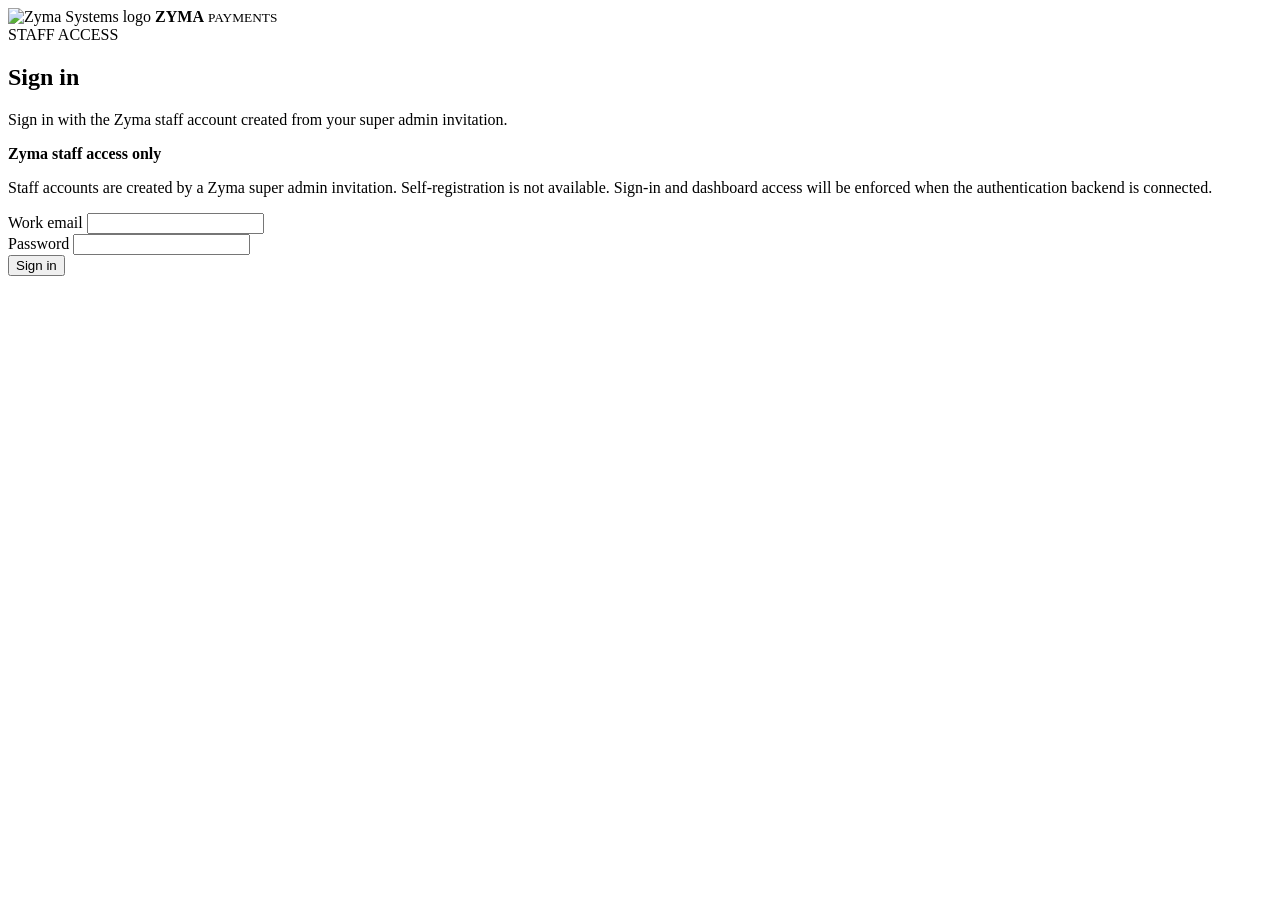
==== index.html @ 6b05987a "Add files via upload" ====
<!DOCTYPE html>
<html lang="en">
<head>
    <meta charset="UTF-8">
    <meta name="viewport" content="width=device-width, initial-scale=1.0">
    <title>Staff Sign In — Zyma Pay</title>
    <link rel="stylesheet" href="css/style.css">
</head>
<body class="auth-page">
    <main class="auth-page-shell">
        <div class="auth-brand" aria-label="Zyma Pay">
            <span class="brand-mark"><img src="images/5.png" alt="Zyma Systems logo"></span>
            <span class="brand-copy">
                <strong>ZYMA</strong>
                <small>PAYMENTS</small>
            </span>
        </div>

        <section class="form-panel auth-panel">
            <div class="page-heading compact">
                <div>
                    <span class="eyebrow">STAFF ACCESS</span>
                    <h1>Sign in</h1>
                    <p>Sign in with the Zyma staff account created from your super admin invitation.</p>
                </div>
            </div>

            <div class="auth-prototype-notice" role="status">
                <strong>Zyma staff access only</strong>
                <p>
                    Staff accounts are created by a Zyma super admin invitation. Self-registration
                    is not available. Sign-in and dashboard access will be enforced when the
                    authentication backend is connected.
                </p>
            </div>

            <form id="loginForm">
                <div class="field">
                    <label for="loginEmail">Work email</label>
                    <input type="email" id="loginEmail" autocomplete="username" required>
                </div>

                <div class="field">
                    <label for="loginPassword">Password</label>
                    <input type="password" id="loginPassword" autocomplete="current-password" required>
                </div>

                <button class="primary-button auth-submit" type="submit">Sign in</button>
                <p class="auth-form-message" id="loginMessage" aria-live="polite"></p>
            </form>
        </section>
    </main>

    <script src="js/config.js"></script>
    <script src="js/api.js"></script>
    <script src="js/auth.js"></script>
</body>
</html>
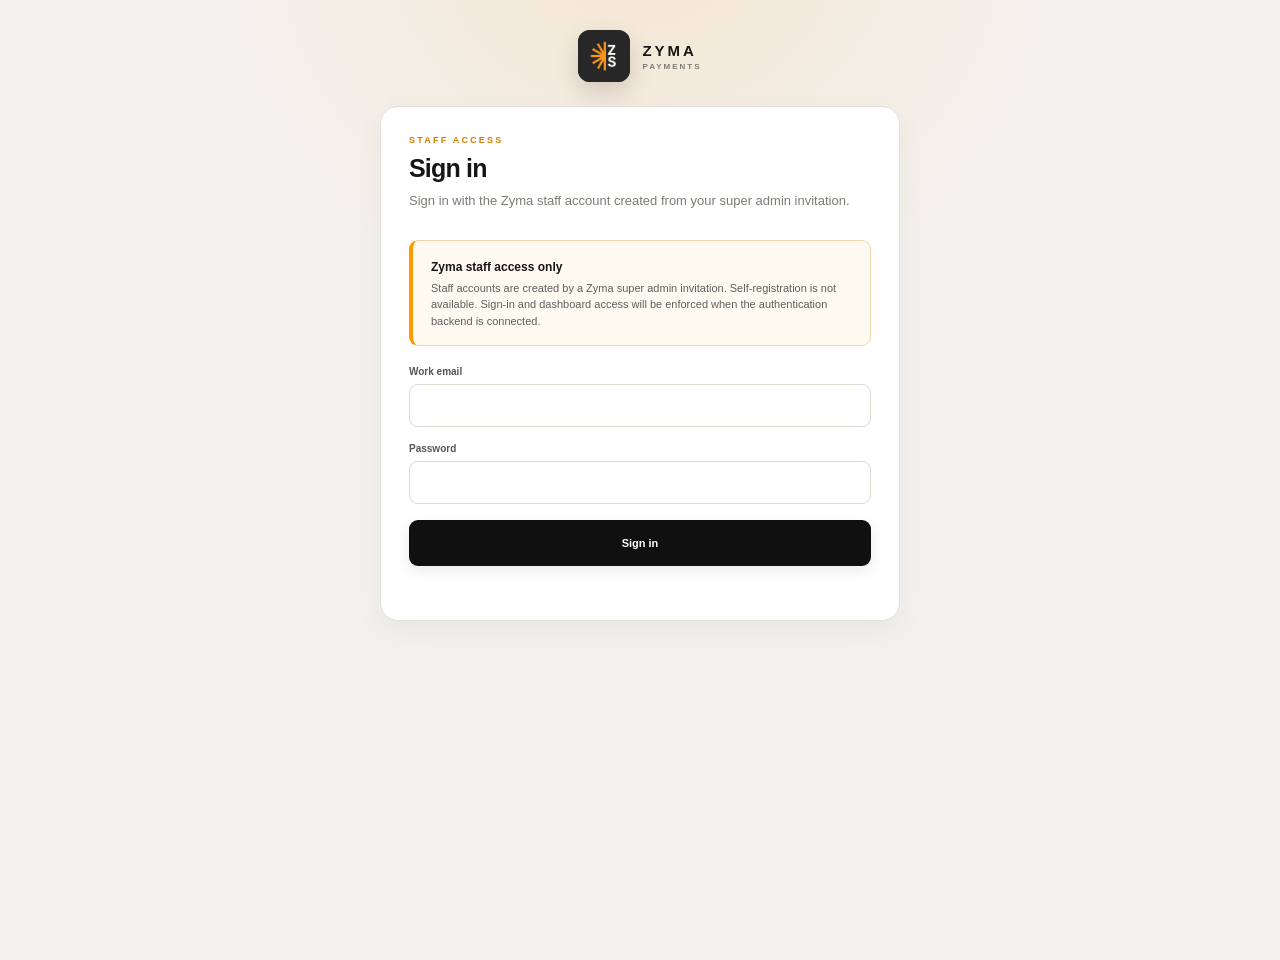
==== commit 8d87848e: "fixed the issue with backend" ====
--- a/index.html
+++ b/index.html
@@ -51,8 +51,8 @@
         </section>
     </main>
 
-    <script src="js/config.js"></script>
-    <script src="js/api.js"></script>
-    <script src="js/auth.js"></script>
+    <script src="js/config.js?v=20261008-2"></script>
+    <script src="js/api.js?v=20261008-2"></script>
+    <script src="js/auth.js?v=20261008-2"></script>
 </body>
 </html>
--- a/css/style.css
+++ b/css/style.css
@@ -0,0 +1,4163 @@
+:root {
+    --black: #0b0b0b;
+    --black-soft: #111111;
+    --black-panel: #151515;
+
+    --orange: #f59b00;
+    --orange-dark: #d98600;
+    --orange-soft: #fff5e2;
+
+    --white: #ffffff;
+    --off-white: #f5f3ef;
+
+    --text: #181818;
+    --muted: #888888;
+    --muted-dark: #5f5f5f;
+
+    --border: #e7e3dc;
+    --border-dark: #272727;
+
+    --green: #258044;
+    --green-soft: #eaf7ed;
+
+    --warning: #a56700;
+    --warning-soft: #fff4dc;
+
+    --sidebar-width: 250px;
+
+    --radius: 14px;
+
+    --shadow:
+        0 12px 35px rgba(0, 0, 0, 0.06);
+}
+
+
+/* =========================================================
+   RESET
+========================================================= */
+
+* {
+    box-sizing: border-box;
+}
+
+html {
+    scroll-behavior: smooth;
+}
+
+body {
+    margin: 0;
+    background: var(--off-white);
+    color: var(--text);
+
+    font-family:
+        Inter,
+        -apple-system,
+        BlinkMacSystemFont,
+        "Segoe UI",
+        Arial,
+        sans-serif;
+
+    -webkit-font-smoothing: antialiased;
+}
+
+button,
+input,
+select {
+    font: inherit;
+}
+
+button {
+    cursor: pointer;
+}
+
+input,
+select {
+    outline: none;
+}
+
+
+/* =========================================================
+   APP
+========================================================= */
+
+.app {
+    display: flex;
+    min-height: 100vh;
+}
+
+
+/* =========================================================
+   SIDEBAR
+========================================================= */
+
+.sidebar {
+    position: fixed;
+
+    left: 0;
+    top: 0;
+    bottom: 0;
+
+    width: var(--sidebar-width);
+
+    display: flex;
+    flex-direction: column;
+
+    background: var(--black);
+
+    color: var(--white);
+
+    z-index: 20;
+}
+
+
+/* BRAND */
+
+.brand {
+    height: 86px;
+
+    display: flex;
+    align-items: center;
+
+    padding: 0 25px;
+
+    border-bottom: 1px solid #202020;
+}
+
+.brand-mark {
+    width: 42px;
+    height: 42px;
+
+    display: flex;
+    align-items: center;
+    justify-content: center;
+
+    flex-shrink: 0;
+
+    overflow: hidden;
+
+    background: #292929;
+
+    border-radius: 10px;
+}
+
+.brand-mark img {
+    display: block;
+
+    width: 100%;
+    height: 100%;
+
+    object-fit: cover;
+}
+
+
+.auth-brand .brand-mark {
+    width: 52px;
+    height: 52px;
+    border-radius: 12px;
+}
+
+.invoice-brand .brand-mark {
+    width: 46px;
+    height: 46px;
+    border-radius: 11px;
+}
+
+.brand-copy {
+    margin-left: 12px;
+
+    display: flex;
+    flex-direction: column;
+}
+
+.brand-copy strong {
+    font-size: 15px;
+    letter-spacing: 3px;
+}
+
+.brand-copy span {
+    margin-top: 3px;
+
+    color: #676767;
+
+    font-size: 8px;
+    font-weight: 700;
+
+    letter-spacing: 2px;
+}
+
+
+/* NAV */
+
+.sidebar-section {
+    padding: 30px 14px 0;
+}
+
+.sidebar-label {
+    display: block;
+
+    padding: 0 12px;
+    margin-bottom: 10px;
+
+    color: #555;
+
+    font-size: 9px;
+    font-weight: 700;
+
+    letter-spacing: 1.8px;
+}
+
+.navigation {
+    display: flex;
+    flex-direction: column;
+    gap: 3px;
+}
+
+.nav-item {
+    width: 100%;
+
+    display: flex;
+    align-items: center;
+
+    padding: 12px 12px;
+
+    border: 0;
+    border-radius: 9px;
+
+    background: transparent;
+
+    color: #777;
+
+    font-size: 13px;
+    text-align: left;
+    text-decoration: none;
+
+    transition:
+        background .2s ease,
+        color .2s ease;
+}
+
+.nav-item:hover {
+    background: #171717;
+    color: #ddd;
+}
+
+.nav-item.active {
+    background: #1b1b1b;
+    color: #fff;
+}
+
+.nav-item.active::before {
+    content: "";
+
+    width: 3px;
+    height: 18px;
+
+    margin-right: 9px;
+
+    background: var(--orange);
+
+    border-radius: 4px;
+}
+
+.nav-icon {
+    width: 26px;
+
+    color: #777;
+
+    font-size: 15px;
+}
+
+.nav-item.active .nav-icon {
+    color: var(--orange);
+}
+
+
+/* SIDEBAR BOTTOM */
+
+.sidebar-bottom {
+    margin-top: auto;
+    padding: 20px 14px;
+
+    border-top: 1px solid #202020;
+}
+
+.system-status {
+    display: flex;
+    align-items: center;
+
+    padding: 12px;
+
+    margin-bottom: 16px;
+
+    background: #121212;
+
+    border: 1px solid #202020;
+    border-radius: 10px;
+}
+
+.status-dot {
+    width: 7px;
+    height: 7px;
+
+    margin-right: 9px;
+
+    background: #47b86a;
+
+    border-radius: 50%;
+
+    box-shadow:
+        0 0 0 4px rgba(71, 184, 106, .08);
+}
+
+.system-status div {
+    display: flex;
+    flex-direction: column;
+}
+
+.system-status strong {
+    color: #ccc;
+
+    font-size: 10px;
+}
+
+.system-status small {
+    margin-top: 2px;
+
+    color: #555;
+
+    font-size: 9px;
+}
+
+.user-profile {
+    display: flex;
+    align-items: center;
+
+    padding: 7px;
+}
+
+.avatar {
+    width: 34px;
+    height: 34px;
+
+    display: flex;
+    align-items: center;
+    justify-content: center;
+
+    flex-shrink: 0;
+
+    background: #262626;
+
+    border-radius: 50%;
+
+    color: #ddd;
+
+    font-size: 10px;
+    font-weight: 700;
+}
+
+.user-details {
+    display: flex;
+    flex-direction: column;
+
+    margin-left: 9px;
+
+    overflow: hidden;
+}
+
+.user-details strong {
+    color: #ccc;
+
+    font-size: 10px;
+
+    white-space: nowrap;
+    overflow: hidden;
+    text-overflow: ellipsis;
+}
+
+.user-details span {
+    margin-top: 3px;
+
+    color: #555;
+
+    font-size: 9px;
+}
+
+.more-button {
+    margin-left: auto;
+
+    border: 0;
+
+    background: transparent;
+
+    color: #555;
+
+    font-size: 11px;
+}
+
+
+/* =========================================================
+   MAIN
+========================================================= */
+
+.main {
+    width: calc(100% - var(--sidebar-width));
+
+    margin-left: var(--sidebar-width);
+}
+
+
+/* =========================================================
+   TOPBAR
+========================================================= */
+
+.topbar {
+    height: 76px;
+
+    display: flex;
+    align-items: center;
+    justify-content: space-between;
+
+    padding: 0 42px;
+
+    background: rgba(255,255,255,.92);
+
+    border-bottom: 1px solid var(--border);
+
+    position: sticky;
+    top: 0;
+
+    z-index: 10;
+}
+
+.breadcrumb {
+    display: flex;
+    align-items: center;
+    gap: 9px;
+
+    color: #aaa;
+
+    font-size: 11px;
+}
+
+.breadcrumb strong {
+    color: #222;
+}
+
+.topbar-actions {
+    display: flex;
+    align-items: center;
+    gap: 12px;
+}
+
+.icon-button {
+    position: relative;
+
+    width: 38px;
+    height: 38px;
+
+    border: 1px solid var(--border);
+    border-radius: 9px;
+
+    background: white;
+
+    color: #777;
+}
+
+.notification-dot {
+    position: absolute;
+
+    top: 8px;
+    right: 8px;
+
+    width: 5px;
+    height: 5px;
+
+    background: var(--orange);
+
+    border-radius: 50%;
+}
+
+
+/* =========================================================
+   BUTTONS
+========================================================= */
+
+.primary-button {
+    display: inline-flex;
+    align-items: center;
+    justify-content: center;
+    gap: 8px;
+
+    padding: 11px 17px;
+
+    border: 0;
+    border-radius: 8px;
+
+    background: var(--black);
+
+    color: white;
+
+    font-size: 11px;
+    font-weight: 700;
+
+    transition:
+        transform .2s ease,
+        background .2s ease;
+}
+
+.primary-button:hover {
+    background: #222;
+    transform: translateY(-1px);
+}
+
+.primary-button span {
+    color: var(--orange);
+}
+
+.secondary-button {
+    padding: 11px 17px;
+
+    border: 1px solid var(--border);
+    border-radius: 8px;
+
+    background: white;
+
+    color: #444;
+
+    font-size: 11px;
+    font-weight: 700;
+}
+
+.text-button {
+    border: 0;
+
+    background: transparent;
+
+    color: var(--orange-dark);
+
+    font-size: 11px;
+    font-weight: 700;
+}
+
+
+/* =========================================================
+   CONTENT
+========================================================= */
+
+.content {
+    max-width: 1500px;
+
+    padding: 45px 42px 70px;
+
+    margin: auto;
+}
+
+
+/* =========================================================
+   PAGE
+========================================================= */
+
+.page {
+    display: none;
+}
+
+.page.active-page {
+    display: block;
+}
+
+.page-heading {
+    display: flex;
+    align-items: center;
+    justify-content: space-between;
+
+    margin-bottom: 34px;
+}
+
+.page-heading.compact {
+    margin-bottom: 28px;
+}
+
+.eyebrow {
+    display: block;
+
+    margin-bottom: 8px;
+
+    color: var(--orange-dark);
+
+    font-size: 9px;
+    font-weight: 800;
+
+    letter-spacing: 2px;
+}
+
+.page-heading h1 {
+    margin: 0;
+
+    font-size: 29px;
+    line-height: 1.2;
+
+    letter-spacing: -0.6px;
+}
+
+.page-heading p {
+    margin: 8px 0 0;
+
+    color: var(--muted);
+
+    font-size: 13px;
+}
+
+.date-display {
+    display: flex;
+    align-items: center;
+
+    padding: 12px 16px;
+
+    background: white;
+
+    border: 1px solid var(--border);
+    border-radius: 10px;
+}
+
+.date-display > span {
+    margin-right: 10px;
+
+    color: var(--orange);
+
+    font-size: 26px;
+    font-weight: 800;
+}
+
+.date-display div {
+    display: flex;
+    flex-direction: column;
+}
+
+.date-display strong {
+    font-size: 9px;
+    letter-spacing: 1px;
+}
+
+.date-display small {
+    margin-top: 2px;
+
+    color: #999;
+
+    font-size: 9px;
+}
+
+
+/* =========================================================
+   METRICS
+========================================================= */
+
+.metrics {
+    display: grid;
+
+    grid-template-columns:
+        repeat(4, minmax(0, 1fr));
+
+    gap: 13px;
+
+    margin-bottom: 20px;
+}
+
+.metric-card {
+    min-height: 145px;
+
+    padding: 20px;
+
+    background: white;
+
+    border: 1px solid var(--border);
+    border-radius: var(--radius);
+
+    box-shadow: var(--shadow);
+}
+
+.metric-card.warning-card {
+    border-top: 2px solid var(--orange);
+}
+
+.metric-top {
+    display: flex;
+    justify-content: space-between;
+    align-items: center;
+
+    color: #888;
+
+    font-size: 10px;
+    font-weight: 600;
+}
+
+.metric-icon {
+    width: 26px;
+    height: 26px;
+
+    display: flex;
+    align-items: center;
+    justify-content: center;
+
+    background: #f7f5f1;
+
+    border-radius: 7px;
+
+    color: var(--orange-dark);
+
+    font-size: 11px;
+}
+
+.metric-value {
+    display: block;
+
+    margin-top: 17px;
+
+    font-size: 28px;
+    letter-spacing: -1px;
+}
+
+.metric-change {
+    display: block;
+
+    margin-top: 7px;
+
+    color: #999;
+
+    font-size: 9px;
+}
+
+.metric-change.positive {
+    color: var(--green);
+}
+
+
+/* =========================================================
+   DASHBOARD GRID
+========================================================= */
+
+.dashboard-grid {
+    display: grid;
+
+    grid-template-columns:
+        minmax(0, 1.8fr)
+        minmax(300px, .9fr);
+
+    gap: 20px;
+}
+
+.panel {
+    background: white;
+
+    border: 1px solid var(--border);
+    border-radius: var(--radius);
+
+    box-shadow: var(--shadow);
+}
+
+.payments-panel {
+    min-width: 0;
+}
+
+.panel-header {
+    display: flex;
+    align-items: center;
+    justify-content: space-between;
+
+    padding: 25px 25px 20px;
+
+    border-bottom: 1px solid #eeeae4;
+}
+
+.panel-header .eyebrow {
+    margin-bottom: 5px;
+}
+
+.panel-header h2 {
+    margin: 0;
+
+    font-size: 16px;
+}
+
+.payment-table {
+    width: 100%;
+}
+
+.table-head,
+.payment-row {
+    display: grid;
+
+    grid-template-columns:
+        2fr
+        1.1fr
+        1fr
+        .9fr;
+
+    align-items: center;
+
+    gap: 12px;
+
+    padding: 0 25px;
+}
+
+.table-head {
+    min-height: 40px;
+
+    background: #faf9f7;
+
+    color: #aaa;
+
+    font-size: 8px;
+    font-weight: 800;
+
+    letter-spacing: 1.2px;
+}
+
+.payment-empty-state {
+    min-height: 120px;
+    display: flex;
+    align-items: center;
+    justify-content: center;
+    flex-direction: column;
+    gap: 5px;
+    padding: 28px 20px;
+    color: #999;
+    text-align: center;
+}
+
+.payment-empty-state strong {
+    color: #555;
+    font-size: 11px;
+}
+
+.payment-empty-state span {
+    font-size: 10px;
+}
+
+.payment-empty-state[hidden] {
+    display: none;
+}
+
+.payment-row {
+    min-height: 70px;
+
+    border-bottom: 1px solid #f0ede8;
+
+    color: #555;
+
+    font-size: 11px;
+}
+
+.payment-row:last-child {
+    border-bottom: 0;
+}
+
+.client-cell {
+    display: flex;
+    align-items: center;
+
+    min-width: 0;
+}
+
+.client-avatar {
+    width: 30px;
+    height: 30px;
+
+    display: flex;
+    align-items: center;
+    justify-content: center;
+
+    flex-shrink: 0;
+
+    margin-right: 9px;
+
+    background: #f4f1ec;
+
+    border-radius: 8px;
+
+    color: #777;
+
+    font-size: 8px;
+    font-weight: 800;
+}
+
+.client-cell div:last-child {
+    min-width: 0;
+}
+
+.client-cell strong {
+    display: block;
+
+    color: #222;
+
+    font-size: 11px;
+
+    white-space: nowrap;
+    overflow: hidden;
+    text-overflow: ellipsis;
+}
+
+.client-cell small {
+    display: block;
+
+    margin-top: 3px;
+
+    color: #aaa;
+
+    font-size: 8px;
+}
+
+.payment-row > strong {
+    color: #222;
+}
+
+.badge {
+    width: fit-content;
+
+    display: inline-flex;
+    align-items: center;
+
+    padding: 6px 9px;
+
+    border-radius: 20px;
+
+    font-size: 8px;
+    font-weight: 800;
+
+    letter-spacing: .5px;
+}
+
+.badge.paid {
+    background: var(--green-soft);
+    color: var(--green);
+}
+
+.badge.pending {
+    background: var(--warning-soft);
+    color: var(--warning);
+}
+
+.payment-status-control {
+    width: 100%;
+    min-width: 0;
+
+    padding: 7px 8px;
+
+    border: 1px solid transparent;
+    border-radius: 20px;
+
+    font-size: 9px;
+    font-weight: 700;
+}
+
+.payment-status-control[data-status="paid"] {
+    background: var(--green-soft);
+    color: var(--green);
+}
+
+.payment-status-control[data-status="awaiting"] {
+    background: var(--warning-soft);
+    color: var(--warning);
+}
+
+
+/* =========================================================
+   QUICK PANEL
+========================================================= */
+
+.quick-panel {
+    padding: 27px;
+}
+
+.quick-panel h2 {
+    margin: 0;
+
+    font-size: 19px;
+}
+
+.quick-panel > p {
+    margin: 10px 0 22px;
+
+    color: #888;
+
+    font-size: 12px;
+    line-height: 1.7;
+}
+
+.large-action {
+    width: 100%;
+
+    display: flex;
+    align-items: center;
+
+    padding: 14px;
+
+    border: 1px solid var(--border);
+
+    background: #faf9f7;
+
+    border-radius: 11px;
+
+    text-align: left;
+
+    transition:
+        border .2s ease,
+        transform .2s ease;
+}
+
+.large-action:hover {
+    border-color: #d6b77b;
+    transform: translateY(-1px);
+}
+
+.action-icon {
+    width: 37px;
+    height: 37px;
+
+    display: flex;
+    align-items: center;
+    justify-content: center;
+
+    margin-right: 11px;
+
+    background: var(--orange);
+
+    border-radius: 9px;
+
+    color: var(--black);
+
+    font-size: 20px;
+}
+
+.large-action span:nth-child(2) {
+    display: flex;
+    flex-direction: column;
+}
+
+.large-action strong {
+    color: #222;
+
+    font-size: 11px;
+}
+
+.large-action small {
+    margin-top: 3px;
+
+    color: #999;
+
+    font-size: 9px;
+}
+
+.arrow {
+    margin-left: auto;
+
+    color: var(--orange-dark);
+}
+
+.quick-divider {
+    height: 1px;
+
+    margin: 24px 0;
+
+    background: #eeeae4;
+}
+
+.quick-info {
+    display: flex;
+    align-items: flex-start;
+}
+
+.info-icon {
+    width: 18px;
+    height: 18px;
+
+    display: flex;
+    align-items: center;
+    justify-content: center;
+
+    flex-shrink: 0;
+
+    margin-right: 8px;
+
+    border: 1px solid #ddd7cf;
+    border-radius: 50%;
+
+    color: #999;
+
+    font-size: 9px;
+}
+
+.quick-info p {
+    margin: 0;
+
+    color: #999;
+
+    font-size: 9px;
+    line-height: 1.7;
+}
+
+
+/* =========================================================
+   PAYMENTS PAGE
+========================================================= */
+
+.toolbar {
+    display: flex;
+
+    gap: 10px;
+
+    margin-bottom: 18px;
+}
+
+.search-box {
+    flex: 1;
+
+    position: relative;
+}
+
+.search-box > span {
+    position: absolute;
+
+    left: 13px;
+    top: 50%;
+
+    transform: translateY(-50%);
+
+    color: #aaa;
+}
+
+.search-box input,
+.toolbar select {
+    width: 100%;
+
+    height: 40px;
+
+    padding: 0 13px;
+
+    border: 1px solid var(--border);
+    border-radius: 8px;
+
+    background: white;
+
+    color: #444;
+
+    font-size: 11px;
+}
+
+.search-box input {
+    padding-left: 34px;
+}
+
+.toolbar select {
+    width: 170px;
+}
+
+.full-panel {
+    overflow: hidden;
+}
+
+.large-table .table-head,
+.large-table .payment-row {
+    grid-template-columns:
+        1.7fr
+        1fr
+        1fr
+        .9fr
+        .9fr
+        .9fr;
+}
+
+
+/* =========================================================
+   FORM
+========================================================= */
+
+.form-layout {
+    display: grid;
+
+    grid-template-columns:
+        minmax(0, 1.2fr)
+        minmax(380px, .8fr);
+
+    gap: 20px;
+
+    align-items: start;
+}
+
+.form-panel {
+    margin-bottom: 16px;
+
+    padding: 27px;
+
+    background: white;
+
+    border: 1px solid var(--border);
+    border-radius: var(--radius);
+
+    box-shadow: var(--shadow);
+}
+
+.form-panel-heading {
+    display: flex;
+    align-items: flex-start;
+
+    margin-bottom: 25px;
+}
+
+.step-number {
+    width: 34px;
+    height: 34px;
+
+    display: flex;
+    align-items: center;
+    justify-content: center;
+
+    flex-shrink: 0;
+
+    margin-right: 12px;
+
+    background: var(--black);
+
+    border-radius: 8px;
+
+    color: var(--orange);
+
+    font-size: 9px;
+    font-weight: 800;
+}
+
+.form-panel-heading h2 {
+    margin: 0;
+
+    font-size: 16px;
+}
+
+.form-panel-heading p {
+    margin: 5px 0 0;
+
+    color: #999;
+
+    font-size: 10px;
+}
+
+.form-grid {
+    display: grid;
+
+    grid-template-columns:
+        repeat(2, minmax(0, 1fr));
+
+    gap: 18px 15px;
+}
+
+.field {
+    min-width: 0;
+}
+
+.field.full {
+    grid-column: 1 / -1;
+}
+
+.field label {
+    display: block;
+
+    margin-bottom: 7px;
+
+    color: #555;
+
+    font-size: 10px;
+    font-weight: 700;
+}
+
+.field input,
+.field select {
+    width: 100%;
+
+    height: 43px;
+
+    padding: 0 12px;
+
+    border: 1px solid #ddd9d3;
+    border-radius: 8px;
+
+    background: #fff;
+
+    color: #222;
+
+    font-size: 12px;
+
+    transition:
+        border .2s ease,
+        box-shadow .2s ease;
+}
+
+.field input:focus,
+.field select:focus {
+    border-color: var(--orange);
+
+    box-shadow:
+        0 0 0 3px rgba(245,155,0,.1);
+}
+
+.auth-page {
+    min-height: 100vh;
+    padding: 30px 18px;
+
+    display: grid;
+    place-items: center;
+}
+
+.auth-page-shell {
+    width: min(100%, 520px);
+}
+
+.auth-brand {
+    display: flex;
+    align-items: center;
+    width: fit-content;
+    margin: 0 auto 24px;
+    color: inherit;
+    text-decoration: none;
+}
+
+.auth-brand .brand-copy {
+    margin-left: 12px;
+    display: flex;
+    flex-direction: column;
+}
+
+.auth-brand .brand-copy strong {
+    font-size: 15px;
+    letter-spacing: 3px;
+}
+
+.auth-brand .brand-copy small {
+    margin-top: 3px;
+    color: var(--muted);
+    font-size: 8px;
+    font-weight: 700;
+    letter-spacing: 2px;
+}
+
+.auth-page .auth-panel {
+    margin: 0;
+}
+
+.auth-page .page-heading h1 {
+    font-size: 25px;
+}
+
+.auth-prototype-notice {
+    margin-bottom: 20px;
+    padding: 16px 18px;
+
+    border: 1px solid #f0d7a8;
+    border-left: 4px solid var(--orange);
+    border-radius: 9px;
+
+    background: #fffaf1;
+}
+
+.auth-prototype-notice strong {
+    font-size: 12px;
+}
+
+.auth-prototype-notice p {
+    margin: 5px 0 0;
+    color: var(--muted-dark);
+    font-size: 11px;
+    line-height: 1.5;
+}
+
+.auth-layout {
+    display: grid;
+    grid-template-columns: minmax(0, 520px);
+    gap: 18px;
+}
+
+.auth-panel form {
+    display: grid;
+    gap: 16px;
+}
+
+.auth-page-link {
+    margin: 18px 0 0;
+    color: var(--muted-dark);
+    font-size: 11px;
+    text-align: center;
+}
+
+.auth-page-link a {
+    color: var(--orange-dark);
+    font-weight: 700;
+    text-decoration: none;
+}
+
+.auth-page-link a:hover {
+    text-decoration: underline;
+}
+
+.auth-back-link {
+    display: block;
+    margin-top: 18px;
+    color: var(--muted-dark);
+    font-size: 11px;
+    text-align: center;
+    text-decoration: none;
+}
+
+.auth-back-link:hover {
+    color: var(--text);
+}
+
+.invoice-page {
+    min-height: 100vh;
+    background: var(--off-white);
+}
+
+.invoice-topbar {
+    min-height: 76px;
+    display: flex;
+    align-items: center;
+    justify-content: space-between;
+    padding: 12px max(24px, calc((100vw - 1200px) / 2));
+    background: white;
+    border-bottom: 1px solid var(--border);
+}
+
+.invoice-brand {
+    margin: 0;
+}
+
+.invoice-back-link {
+    color: var(--muted-dark);
+    font-size: 12px;
+    font-weight: 700;
+    text-decoration: none;
+}
+
+.invoice-back-link:hover {
+    color: var(--text);
+}
+
+.invoice-content {
+    width: min(100% - 36px, 1120px);
+    margin: 38px auto 70px;
+}
+
+.invoice-form-panel,
+.saved-invoices-panel {
+    margin-bottom: 20px;
+}
+
+.invoice-page-heading {
+    align-items: center;
+}
+
+.billing-document-nav {
+    display: flex;
+    gap: 8px;
+    margin-top: 16px;
+}
+
+.billing-document-nav a {
+    padding: 7px 11px;
+    border: 1px solid var(--border);
+    border-radius: 7px;
+    color: var(--muted-dark);
+    font-size: 11px;
+    font-weight: 700;
+    text-decoration: none;
+}
+
+.billing-document-nav a:hover,
+.billing-document-nav a.active {
+    border-color: var(--orange);
+    background: #fff8eb;
+    color: var(--text);
+}
+
+.invoice-summary-grid {
+    display: grid;
+    grid-template-columns: repeat(4, minmax(0, 1fr));
+    gap: 14px;
+    margin-bottom: 20px;
+}
+
+.receipt-summary-grid {
+    grid-template-columns: minmax(0, 280px);
+}
+
+.invoice-summary-card {
+    display: grid;
+    gap: 12px;
+    padding: 19px 20px;
+    border: 1px solid var(--border);
+    border-radius: 12px;
+    background: white;
+    box-shadow: var(--shadow);
+}
+
+.invoice-summary-card span {
+    color: var(--muted-dark);
+    font-size: 11px;
+    font-weight: 600;
+}
+
+.invoice-summary-card strong {
+    font-size: 24px;
+    letter-spacing: -.5px;
+}
+
+.invoice-register-panel {
+    overflow: hidden;
+}
+
+.invoice-register-toolbar {
+    display: flex;
+    justify-content: space-between;
+    align-items: center;
+    gap: 18px;
+    margin-bottom: 20px;
+}
+
+.invoice-register-toolbar h2 {
+    margin: 0;
+    font-size: 17px;
+}
+
+.invoice-register-toolbar p {
+    margin: 5px 0 0;
+    color: var(--muted);
+    font-size: 11px;
+}
+
+.invoice-register-filters {
+    display: flex;
+    gap: 9px;
+}
+
+.invoice-register-filters input,
+.invoice-register-filters select {
+    height: 40px;
+    padding: 0 12px;
+    border: 1px solid var(--border);
+    border-radius: 8px;
+    background: white;
+    color: var(--text);
+    font-size: 11px;
+}
+
+.invoice-register-filters input {
+    width: 210px;
+}
+
+.invoice-register-filters select {
+    min-width: 140px;
+}
+
+.invoice-register-head,
+.saved-invoice-row {
+    display: grid;
+    grid-template-columns: minmax(130px, 1.1fr) minmax(130px, 1.2fr) minmax(85px, .8fr) minmax(85px, .8fr) minmax(105px, .8fr) minmax(110px, .8fr) minmax(190px, 1.4fr);
+    align-items: center;
+    gap: 12px;
+}
+
+.receipt-register-head,
+.receipt-register-row {
+    display: grid;
+    grid-template-columns: minmax(130px, 1.1fr) minmax(130px, 1.2fr) minmax(100px, .9fr) minmax(120px, 1fr) minmax(105px, .8fr) minmax(190px, 1.4fr);
+    align-items: center;
+    gap: 12px;
+}
+
+.receipt-register-head {
+    min-height: 42px;
+    padding: 0 12px;
+    border-radius: 7px;
+    background: #faf9f7;
+    color: #999;
+    font-size: 8px;
+    font-weight: 800;
+    letter-spacing: 1px;
+}
+
+.receipt-register-row {
+    min-height: 68px;
+    padding: 12px;
+    border-bottom: 1px solid var(--border);
+}
+
+.receipt-register-row > div:first-child {
+    display: grid;
+    gap: 4px;
+    min-width: 0;
+}
+
+.receipt-register-row > div:first-child strong,
+.receipt-register-row > strong {
+    color: var(--text);
+    font-size: 11px;
+}
+
+.receipt-register-row > div:first-child span,
+.receipt-register-row > span {
+    overflow: hidden;
+    color: var(--muted);
+    font-size: 10px;
+    text-overflow: ellipsis;
+}
+
+.receipt-register-row > span:nth-of-type(3) {
+    overflow-wrap: anywhere;
+}
+
+.receipt-register-row[hidden] {
+    display: none;
+}
+
+.invoice-register-head {
+    min-height: 42px;
+    padding: 0 12px;
+    border-radius: 7px;
+    background: #faf9f7;
+    color: #999;
+    font-size: 8px;
+    font-weight: 800;
+    letter-spacing: 1px;
+}
+
+.invoice-register-message {
+    margin: 12px 0;
+    color: var(--green);
+    font-size: 11px;
+}
+
+.invoice-register-message:empty {
+    display: none;
+}
+
+.saved-invoice-list {
+    display: grid;
+}
+
+.saved-invoice-row {
+    min-height: 68px;
+    padding: 12px;
+    border-bottom: 1px solid var(--border);
+}
+
+.saved-invoice-row:last-child {
+    border-bottom: 0;
+}
+
+.saved-invoice-row[hidden] {
+    display: none;
+}
+
+.saved-invoice-row > div:first-child {
+    display: grid;
+    gap: 4px;
+    min-width: 0;
+}
+
+.saved-invoice-row > div:first-child strong,
+.saved-invoice-row > strong {
+    color: var(--text);
+    font-size: 11px;
+}
+
+.saved-invoice-row > div:first-child span,
+.saved-invoice-row > span {
+    overflow: hidden;
+    color: var(--muted);
+    font-size: 10px;
+    text-overflow: ellipsis;
+}
+
+.invoice-status-select {
+    width: 100%;
+    min-width: 0;
+    padding: 7px 8px;
+    border: 1px solid transparent;
+    border-radius: 20px;
+    font-size: 10px;
+    font-weight: 700;
+}
+
+.invoice-status-select.status-draft {
+    background: #f1f1ef;
+    color: #62625d;
+}
+
+.invoice-status-select.status-sent {
+    background: #fff4dc;
+    color: #966000;
+}
+
+.invoice-status-select.status-paid {
+    background: var(--green-soft);
+    color: var(--green);
+}
+
+.saved-invoice-actions {
+    display: flex;
+    justify-content: flex-end;
+    flex-wrap: wrap;
+    gap: 6px;
+}
+
+.saved-invoice-actions .secondary-button {
+    padding: 8px 9px;
+    font-size: 9px;
+}
+
+.invoice-delete-button {
+    padding: 8px 9px;
+    border: 1px solid #ead0d0;
+    border-radius: 8px;
+    background: #fff;
+    color: #a33;
+    font-size: 9px;
+    font-weight: 700;
+}
+
+.invoice-delete-button:hover {
+    border-color: #c98a8a;
+    background: #fff7f7;
+}
+
+.invoice-form-panel[hidden] {
+    display: none;
+}
+
+.invoice-form-panel textarea {
+    width: 100%;
+    min-height: 43px;
+    padding: 10px 12px;
+    resize: vertical;
+    border: 1px solid #ddd9d3;
+    border-radius: 8px;
+    background: white;
+    color: #222;
+    font: inherit;
+    font-size: 12px;
+}
+
+.invoice-form-panel textarea:focus {
+    border-color: var(--orange);
+    box-shadow: 0 0 0 3px rgba(245, 155, 0, .1);
+}
+
+.invoice-items-heading {
+    display: flex;
+    align-items: center;
+    justify-content: space-between;
+    gap: 16px;
+    margin: 30px 0 16px;
+}
+
+.invoice-items-heading h2 {
+    margin: 0;
+    font-size: 16px;
+}
+
+.invoice-items-heading p {
+    margin: 5px 0 0;
+    color: var(--muted);
+    font-size: 11px;
+}
+
+.invoice-item-list {
+    display: grid;
+    gap: 12px;
+}
+
+.invoice-item-row {
+    display: grid;
+    grid-template-columns: minmax(180px, 1fr) 100px 150px 125px 36px;
+    align-items: end;
+    gap: 12px;
+    padding: 14px;
+    border: 1px solid var(--border);
+    border-radius: 10px;
+    background: #fcfbf9;
+}
+
+.invoice-item-row .field input {
+    height: 40px;
+}
+
+.invoice-item-total {
+    display: flex;
+    flex-direction: column;
+    gap: 8px;
+    padding-bottom: 10px;
+}
+
+.invoice-item-total span {
+    color: var(--muted);
+    font-size: 9px;
+}
+
+.invoice-item-total strong {
+    font-size: 12px;
+}
+
+.remove-invoice-item {
+    width: 34px;
+    height: 40px;
+    border: 1px solid var(--border);
+    border-radius: 8px;
+    background: white;
+    color: var(--muted-dark);
+    font-size: 20px;
+}
+
+.remove-invoice-item:hover:not(:disabled) {
+    border-color: #e3baba;
+    color: #a33;
+}
+
+.remove-invoice-item:disabled {
+    cursor: not-allowed;
+    opacity: .4;
+}
+
+.invoice-bottom-row {
+    display: flex;
+    justify-content: space-between;
+    align-items: flex-start;
+    gap: 24px;
+    margin-top: 24px;
+}
+
+.invoice-vat-option {
+    display: inline-flex;
+    align-items: center;
+    gap: 9px;
+    color: var(--muted-dark);
+    font-size: 12px;
+    cursor: pointer;
+}
+
+.invoice-vat-option input {
+    accent-color: var(--orange-dark);
+}
+
+.invoice-totals {
+    width: min(100%, 300px);
+    display: grid;
+    gap: 11px;
+}
+
+.invoice-totals > div {
+    display: flex;
+    justify-content: space-between;
+    gap: 20px;
+    color: var(--muted-dark);
+    font-size: 12px;
+}
+
+.invoice-totals .invoice-grand-total {
+    padding-top: 12px;
+    border-top: 1px solid var(--border);
+    color: var(--text);
+    font-size: 14px;
+    font-weight: 800;
+}
+
+.invoice-form-actions {
+    margin-top: 24px;
+}
+
+.invoice-form-actions .auth-form-message {
+    margin: 12px 0 0;
+}
+
+.empty-invoices {
+    margin: 0;
+    color: var(--muted);
+    font-size: 12px;
+}
+
+.invoice-print-preview[hidden] {
+    display: none;
+}
+
+.invoice-preview-actions {
+    display: flex;
+    justify-content: flex-end;
+    margin: 24px 0 12px;
+}
+
+#invoicePdfViewer,
+#receiptPdfViewer {
+    display: block;
+    box-sizing: border-box;
+    width: 100% !important;
+    max-width: 100%;
+    height: min(82vh, 1100px);
+    min-height: 700px;
+    border: 1px solid var(--border);
+    border-radius: var(--radius);
+    background: white;
+}
+
+.print-invoice {
+    padding: 42px;
+    background: white;
+    border: 1px solid var(--border);
+    border-radius: var(--radius);
+    box-shadow: var(--shadow);
+}
+
+.print-invoice > header {
+    display: flex;
+    justify-content: space-between;
+    padding-bottom: 20px;
+    border-bottom: 3px solid var(--orange);
+}
+
+.print-invoice > header strong {
+    font-size: 15px;
+    letter-spacing: 2px;
+}
+
+.print-invoice > header span {
+    color: var(--orange-dark);
+    font-size: 13px;
+    font-weight: 800;
+    letter-spacing: 2px;
+}
+
+.print-invoice-meta {
+    display: flex;
+    justify-content: space-between;
+    gap: 24px;
+    margin: 28px 0;
+}
+
+.print-invoice-meta > div {
+    display: grid;
+    align-content: start;
+    gap: 7px;
+    font-size: 12px;
+}
+
+.print-invoice-meta > div:last-child {
+    text-align: right;
+}
+
+.print-invoice-meta strong {
+    margin-bottom: 4px;
+    font-size: 12px;
+}
+
+.print-invoice-address {
+    margin: -12px 0 24px;
+    color: var(--muted-dark);
+    font-size: 11px;
+    white-space: pre-line;
+}
+
+.print-invoice-items {
+    width: 100%;
+    border-collapse: collapse;
+    font-size: 11px;
+}
+
+.print-invoice-items th,
+.print-invoice-items td {
+    padding: 12px 10px;
+    border-bottom: 1px solid var(--border);
+    text-align: left;
+}
+
+.print-invoice-items th {
+    background: #faf9f7;
+    color: var(--muted-dark);
+}
+
+.print-invoice-items td:not(:first-child),
+.print-invoice-items th:not(:first-child) {
+    text-align: right;
+}
+
+.print-invoice-totals {
+    width: min(100%, 300px);
+    display: grid;
+    gap: 10px;
+    margin: 24px 0 0 auto;
+    font-size: 12px;
+    text-align: right;
+}
+
+.print-invoice-totals strong {
+    padding-top: 12px;
+    border-top: 1px solid var(--border);
+    font-size: 15px;
+}
+
+.auth-submit {
+    width: 100%;
+}
+
+.auth-form-message {
+    min-height: 16px;
+    margin: -6px 0 0;
+    color: var(--warning);
+    font-size: 11px;
+    line-height: 1.5;
+}
+
+.auth-switch {
+    justify-self: start;
+    padding: 0;
+}
+
+.amount-input {
+    position: relative;
+}
+
+.amount-input span {
+    position: absolute;
+
+    left: 12px;
+    top: 50%;
+
+    transform: translateY(-50%);
+
+    color: #999;
+
+    font-size: 12px;
+}
+
+.amount-input input {
+    padding-left: 28px;
+}
+
+
+/* =========================================================
+   UPLOADS
+========================================================= */
+
+.upload-grid {
+    display: grid;
+
+    grid-template-columns:
+        repeat(3, minmax(0, 1fr));
+
+    gap: 10px;
+}
+
+.upload-box {
+    position: relative;
+
+    min-height: 150px;
+
+    display: flex;
+    align-items: center;
+    justify-content: center;
+    flex-direction: column;
+
+    padding: 15px;
+
+    border: 1px dashed #d8d3cb;
+    border-radius: 11px;
+
+    background: #fcfbf9;
+
+    text-align: center;
+
+    cursor: pointer;
+
+    transition:
+        border .2s ease,
+        background .2s ease;
+}
+
+.upload-box:hover {
+    border-color: var(--orange);
+    background: #fffaf1;
+}
+
+.upload-box input {
+    display: none;
+}
+
+.upload-icon {
+    width: 38px;
+    height: 38px;
+
+    display: flex;
+    align-items: center;
+    justify-content: center;
+
+    margin-bottom: 10px;
+
+    background: var(--orange-soft);
+
+    border-radius: 10px;
+
+    color: var(--orange-dark);
+
+    font-size: 18px;
+}
+
+.upload-box strong {
+    color: #333;
+
+    font-size: 10px;
+}
+
+.upload-box small {
+    margin-top: 4px;
+
+    color: #aaa;
+
+    font-size: 8px;
+}
+
+.file-name {
+    max-width: 100%;
+
+    margin-top: 8px;
+
+    color: var(--green);
+
+    font-size: 8px;
+
+    overflow: hidden;
+    text-overflow: ellipsis;
+    white-space: nowrap;
+}
+
+
+/* =========================================================
+   EMAIL PREVIEW
+========================================================= */
+
+.email-preview-panel {
+    position: sticky;
+    top: 100px;
+
+    background: white;
+
+    border: 1px solid var(--border);
+    border-radius: var(--radius);
+
+    box-shadow: var(--shadow);
+
+    overflow: hidden;
+}
+
+.preview-header {
+    display: flex;
+    align-items: center;
+    justify-content: space-between;
+
+    padding: 22px;
+
+    border-bottom: 1px solid var(--border);
+}
+
+.preview-header .eyebrow {
+    margin-bottom: 4px;
+}
+
+.preview-header h2 {
+    margin: 0;
+
+    font-size: 16px;
+}
+
+.preview-live {
+    color: var(--green);
+
+    font-size: 8px;
+    font-weight: 800;
+
+    letter-spacing: 1px;
+}
+
+.email-meta {
+    padding: 16px 22px;
+
+    background: #faf9f7;
+
+    border-bottom: 1px solid var(--border);
+}
+
+.email-meta div {
+    display: grid;
+
+    grid-template-columns: 55px 1fr;
+
+    gap: 10px;
+
+    margin-bottom: 7px;
+}
+
+.email-meta div:last-child {
+    margin-bottom: 0;
+}
+
+.email-meta span {
+    color: #aaa;
+
+    font-size: 7px;
+    font-weight: 800;
+
+    letter-spacing: 1px;
+}
+
+.email-meta strong {
+    color: #555;
+
+    font-size: 8px;
+
+    overflow: hidden;
+    text-overflow: ellipsis;
+    white-space: nowrap;
+}
+
+.email-window {
+    margin: 20px;
+
+    border: 1px solid #dedad4;
+
+    border-radius: 10px;
+
+    overflow: hidden;
+
+    box-shadow: 0 5px 20px rgba(0,0,0,.05);
+}
+
+.email-window-header {
+    display: flex;
+    justify-content: space-between;
+
+    padding: 15px;
+
+    background: #111;
+
+    color: white;
+
+    font-size: 8px;
+    letter-spacing: 1.5px;
+}
+
+.email-window-header span {
+    color: #777;
+}
+
+.email-body {
+    padding: 28px 22px;
+}
+
+.email-eyebrow {
+    color: var(--orange-dark);
+
+    font-size: 7px;
+    font-weight: 800;
+
+    letter-spacing: 1.5px;
+}
+
+.email-body h3 {
+    margin: 9px 0 12px;
+
+    font-size: 20px;
+    line-height: 1.2;
+}
+
+.email-body > p {
+    color: #888;
+
+    font-size: 9px;
+    line-height: 1.7;
+}
+
+.email-amount {
+    padding: 18px;
+
+    margin-top: 20px;
+
+    background: #faf9f7;
+
+    border: 1px solid #eeeae4;
+
+    border-radius: 9px;
+}
+
+.email-amount span {
+    display: block;
+
+    color: #aaa;
+
+    font-size: 7px;
+    font-weight: 800;
+
+    letter-spacing: 1px;
+}
+
+.email-amount strong {
+    display: block;
+
+    margin-top: 6px;
+
+    color: #222;
+
+    font-size: 24px;
+}
+
+.email-details {
+    margin-top: 15px;
+
+    border: 1px solid #eeeae4;
+
+    border-radius: 9px;
+
+    overflow: hidden;
+}
+
+.email-details div {
+    display: flex;
+    justify-content: space-between;
+
+    padding: 11px;
+
+    border-bottom: 1px solid #eeeae4;
+}
+
+.email-details div:last-child {
+    border-bottom: 0;
+}
+
+.email-details span {
+    color: #aaa;
+
+    font-size: 7px;
+    font-weight: 700;
+}
+
+.email-details strong {
+    color: #333;
+
+    font-size: 8px;
+}
+
+.email-notice {
+    margin-top: 15px;
+
+    padding: 13px;
+
+    background: #fff8e9;
+
+    border-left: 3px solid var(--orange);
+}
+
+.email-notice strong {
+    color: var(--warning);
+
+    font-size: 7px;
+    letter-spacing: 1px;
+}
+
+.email-notice p {
+    margin: 6px 0 0;
+
+    color: #806b49;
+
+    font-size: 8px;
+    line-height: 1.6;
+}
+
+.email-closing {
+    margin-top: 20px !important;
+}
+
+.preview-actions {
+    display: flex;
+
+    justify-content: flex-end;
+
+    gap: 8px;
+
+    padding: 17px 20px;
+
+    background: #faf9f7;
+
+    border-top: 1px solid var(--border);
+}
+
+
+/* =========================================================
+   PLACEHOLDER
+========================================================= */
+
+.placeholder-page {
+    padding: 80px 20px;
+
+    text-align: center;
+}
+
+.placeholder-page h1 {
+    margin: 0;
+
+    font-size: 30px;
+}
+
+.placeholder-page p {
+    color: #999;
+}
+
+
+/* =========================================================
+   TOAST
+========================================================= */
+
+.toast {
+    position: fixed;
+
+    right: 25px;
+    bottom: 25px;
+
+    min-width: 270px;
+
+    display: flex;
+    align-items: center;
+
+    padding: 14px 16px;
+
+    background: var(--black);
+
+    border: 1px solid #292929;
+    border-radius: 11px;
+
+    color: white;
+
+    box-shadow: 0 15px 40px rgba(0,0,0,.2);
+
+    transform: translateY(30px);
+    opacity: 0;
+    pointer-events: none;
+
+    transition:
+        transform .25s ease,
+        opacity .25s ease;
+
+    z-index: 100;
+}
+
+.toast.show {
+    transform: translateY(0);
+    opacity: 1;
+}
+
+.toast-icon {
+    width: 28px;
+    height: 28px;
+
+    display: flex;
+    align-items: center;
+    justify-content: center;
+
+    margin-right: 10px;
+
+    background: var(--orange);
+
+    border-radius: 7px;
+
+    color: #111;
+
+    font-weight: 800;
+}
+
+.toast div {
+    display: flex;
+    flex-direction: column;
+}
+
+.toast strong {
+    font-size: 11px;
+}
+
+.toast small {
+    margin-top: 3px;
+
+    color: #777;
+
+    font-size: 9px;
+}
+
+
+/* =========================================================
+   RESPONSIVE
+========================================================= */
+
+@media (max-width: 1150px) {
+
+    .metrics {
+        grid-template-columns:
+            repeat(2, 1fr);
+    }
+
+    .dashboard-grid {
+        grid-template-columns: 1fr;
+    }
+
+    .form-layout {
+        grid-template-columns: 1fr;
+    }
+
+    .email-preview-panel {
+        position: static;
+    }
+
+    .auth-layout {
+        grid-template-columns: 1fr;
+    }
+
+}
+
+@media (max-width: 900px) {
+
+    .invoice-register-head,
+    .receipt-register-head {
+        display: none;
+    }
+
+    .saved-invoice-row {
+        grid-template-columns: minmax(0, 1fr) auto;
+        gap: 10px;
+        padding: 14px 4px;
+    }
+
+    .receipt-register-row {
+        grid-template-columns: minmax(0, 1fr) auto;
+        gap: 10px;
+        padding: 14px 4px;
+    }
+
+    .receipt-register-row > span:nth-of-type(1),
+    .receipt-register-row > span:nth-of-type(2),
+    .receipt-register-row > span:nth-of-type(3) {
+        display: none;
+    }
+
+    .receipt-register-row > div:first-child {
+        grid-column: 1;
+    }
+
+    .receipt-register-row > strong {
+        grid-column: 2;
+        grid-row: 1;
+        text-align: right;
+    }
+
+    .receipt-register-row > span:nth-of-type(1) {
+        grid-column: 1 / -1;
+        grid-row: 2;
+    }
+
+    .receipt-register-row > span:nth-of-type(2) {
+        grid-column: 1;
+        grid-row: 3;
+    }
+
+    .receipt-register-row > span:nth-of-type(3) {
+        grid-column: 2;
+        grid-row: 3;
+        text-align: right;
+    }
+
+    .receipt-register-row .saved-invoice-actions {
+        grid-column: 1 / -1;
+        grid-row: 4;
+        justify-content: flex-start;
+    }
+
+    .saved-invoice-row > span:nth-of-type(2),
+    .saved-invoice-row > span:nth-of-type(3) {
+        display: none;
+    }
+
+    .saved-invoice-row > div:first-child {
+        grid-column: 1;
+    }
+
+    .saved-invoice-row > strong {
+        grid-column: 2;
+        grid-row: 1;
+        text-align: right;
+    }
+
+    .saved-invoice-row > select {
+        grid-column: 2;
+        grid-row: 2;
+    }
+
+    .saved-invoice-actions {
+        grid-column: 1 / -1;
+        justify-content: flex-start;
+    }
+
+}
+
+@media (max-width: 750px) {
+
+    .invoice-summary-grid {
+        grid-template-columns: repeat(2, minmax(0, 1fr));
+    }
+
+    .receipt-summary-grid {
+        grid-template-columns: minmax(0, 280px);
+    }
+
+    .invoice-item-row {
+        grid-template-columns: repeat(2, minmax(0, 1fr));
+    }
+
+    .invoice-item-description {
+        grid-column: 1 / -1;
+    }
+
+    .invoice-item-total {
+        padding-bottom: 0;
+    }
+
+    .remove-invoice-item {
+        justify-self: end;
+    }
+
+}
+
+@media (max-width: 520px) {
+
+    .invoice-content {
+        width: min(100% - 24px, 1120px);
+        margin: 20px auto 36px;
+    }
+
+    .invoice-topbar {
+        padding: 12px;
+        min-height: 60px;
+    }
+
+    .invoice-topbar .invoice-brand .brand-copy strong {
+        font-size: 14px;
+    }
+
+    .invoice-back-link {
+        padding: 10px 0 10px 10px;
+        white-space: nowrap;
+    }
+
+    .form-panel {
+        padding: 16px;
+    }
+
+    .invoice-page-heading {
+        align-items: flex-start;
+        gap: 12px;
+        flex-direction: column;
+    }
+
+    .invoice-page-heading > button {
+        width: 100%;
+        min-height: 44px;
+    }
+
+    .billing-document-nav {
+        width: 100%;
+        gap: 6px;
+    }
+
+    .billing-document-nav a {
+        min-height: 40px;
+        display: inline-flex;
+        align-items: center;
+        justify-content: center;
+        flex: 1;
+        padding: 8px 6px;
+        text-align: center;
+    }
+
+    .invoice-register-toolbar {
+        align-items: stretch;
+        flex-direction: column;
+        gap: 12px;
+        margin-bottom: 14px;
+    }
+
+    .invoice-register-filters {
+        flex-direction: column;
+        gap: 8px;
+    }
+
+    .invoice-register-filters input,
+    .invoice-register-filters select {
+        width: 100%;
+        min-height: 44px;
+        font-size: 16px;
+    }
+
+    .receipt-register-row {
+        grid-template-columns: minmax(0, 1fr) auto;
+        gap: 8px 10px;
+        padding: 14px 0;
+    }
+
+    .receipt-register-row > div:first-child {
+        grid-column: 1;
+        grid-row: 1;
+    }
+
+    .receipt-register-row > strong {
+        grid-column: 2;
+        grid-row: 1;
+        font-size: 12px;
+    }
+
+    .receipt-register-row > span:nth-of-type(1) {
+        grid-column: 1 / -1;
+        grid-row: 2;
+        display: block;
+        font-size: 12px;
+    }
+
+    .receipt-register-row > span:nth-of-type(2),
+    .receipt-register-row > span:nth-of-type(3) {
+        grid-row: 3;
+        display: block;
+        font-size: 10px;
+    }
+
+    .receipt-register-row > span:nth-of-type(2) {
+        grid-column: 1;
+    }
+
+    .receipt-register-row > span:nth-of-type(3) {
+        grid-column: 2;
+        text-align: right;
+    }
+
+    .saved-invoice-actions {
+        gap: 8px;
+    }
+
+    .saved-invoice-actions .secondary-button,
+    .saved-invoice-actions .invoice-delete-button {
+        min-height: 42px;
+        padding: 10px 12px;
+        font-size: 11px;
+    }
+
+    .invoice-form-panel .form-grid {
+        grid-template-columns: minmax(0, 1fr);
+        gap: 14px;
+    }
+
+    .invoice-form-panel .field.full {
+        grid-column: auto;
+    }
+
+    .invoice-form-panel input,
+    .invoice-form-panel select,
+    .invoice-form-panel textarea {
+        font-size: 16px;
+    }
+
+    .invoice-items-heading {
+        align-items: flex-start;
+        margin: 22px 0 12px;
+    }
+
+    .invoice-items-heading .secondary-button {
+        min-height: 42px;
+        white-space: nowrap;
+    }
+
+    .invoice-item-row {
+        grid-template-columns: minmax(0, 1fr) minmax(0, 1fr);
+        gap: 10px;
+        padding: 12px;
+    }
+
+    .invoice-item-row .field input {
+        width: 100%;
+        min-width: 0;
+        min-height: 44px;
+        font-size: 16px;
+    }
+
+    .invoice-item-rate,
+    .invoice-item-quantity {
+        min-width: 0;
+    }
+
+    .invoice-item-total {
+        grid-column: 1;
+        gap: 4px;
+    }
+
+    .remove-invoice-item {
+        grid-column: 2;
+        justify-self: end;
+        min-height: 44px;
+        min-width: 44px;
+    }
+
+    .invoice-form-actions {
+        display: flex;
+        flex-wrap: wrap;
+        gap: 8px;
+    }
+
+    .invoice-form-actions button {
+        min-height: 44px;
+    }
+
+    #receiptForm .invoice-form-actions button[type="submit"] {
+        width: 100%;
+    }
+
+    #receiptForm .invoice-form-actions #cancelReceiptForm {
+        flex: 1;
+    }
+
+    .invoice-bottom-row {
+        flex-direction: column;
+        gap: 14px;
+    }
+
+    .invoice-totals {
+        width: 100%;
+    }
+
+    #invoicePdfViewer,
+    #receiptPdfViewer {
+        height: 68vh;
+        min-height: 440px;
+        border-radius: 8px;
+    }
+
+    .invoice-preview-actions {
+        margin-top: 16px;
+    }
+
+    .invoice-preview-actions .primary-button {
+        min-height: 44px;
+        display: inline-flex;
+        align-items: center;
+        justify-content: center;
+    }
+
+    .print-invoice {
+        padding: 22px 14px;
+    }
+
+}
+
+@media print {
+
+    body * {
+        visibility: hidden;
+    }
+
+    .invoice-print-preview,
+    .invoice-print-preview * {
+        visibility: visible;
+    }
+
+    .invoice-print-preview {
+        position: absolute;
+        inset: 0;
+        width: 100%;
+        display: block !important;
+    }
+
+    .invoice-preview-actions {
+        display: none !important;
+    }
+
+    .print-invoice {
+        padding: 0;
+        border: 0;
+        border-radius: 0;
+        box-shadow: none;
+    }
+
+}
+
+
+@media (max-width: 850px) {
+
+    :root {
+        --sidebar-width: 70px;
+    }
+
+    .brand {
+        justify-content: center;
+        padding: 0;
+    }
+
+    .brand-copy,
+    .sidebar-label,
+    .nav-item span:not(.nav-icon),
+    .system-status div,
+    .user-details,
+    .more-button {
+        display: none;
+    }
+
+    .nav-item {
+        justify-content: center;
+    }
+
+    .nav-item.active::before {
+        display: none;
+    }
+
+    .sidebar-section {
+        padding-left: 10px;
+        padding-right: 10px;
+    }
+
+    .main {
+        width: calc(100% - 70px);
+
+        margin-left: 70px;
+    }
+
+    .topbar {
+        padding: 0 20px;
+    }
+
+    .content {
+        padding: 30px 20px 50px;
+    }
+
+}
+
+
+@media (max-width: 650px) {
+
+    .metrics {
+        grid-template-columns: 1fr;
+    }
+
+    .page-heading {
+        align-items: flex-start;
+    }
+
+    .date-display {
+        display: none;
+    }
+
+    .form-grid {
+        grid-template-columns: 1fr;
+    }
+
+    .field.full {
+        grid-column: auto;
+    }
+
+    .upload-grid {
+        grid-template-columns: 1fr;
+    }
+
+    .toolbar {
+        flex-direction: column;
+    }
+
+    .toolbar select {
+        width: 100%;
+    }
+
+    .table-head {
+        display: none;
+    }
+
+    .payment-row {
+        grid-template-columns: 1fr 1fr;
+
+        padding: 15px 18px;
+
+        gap: 9px;
+    }
+
+    .payment-row > span:nth-child(2) {
+        text-align: right;
+    }
+
+    .large-table .payment-row {
+        grid-template-columns: 1fr 1fr;
+    }
+
+    .large-table .payment-row > span,
+    .large-table .payment-row > strong {
+        display: block;
+    }
+
+    .topbar .primary-button {
+        padding: 10px 12px;
+    }
+
+    .content {
+        padding-left: 14px;
+        padding-right: 14px;
+    }
+
+}
+
+/* =========================================================
+   ZYMA PAY — PRODUCT POLISH / BRAND SYSTEM
+   Final frontend refinement using the official Zyma mark.
+========================================================= */
+
+:root {
+    --black: #0a0a0a;
+    --black-soft: #101010;
+    --black-panel: #151515;
+    --orange: #ff9900;
+    --orange-dark: #d97d00;
+    --orange-soft: #fff4df;
+    --off-white: #f3f1ed;
+    --text: #161616;
+    --muted: #7f7b75;
+    --border: #e4e0d9;
+    --radius: 16px;
+    --shadow: 0 10px 30px rgba(16, 14, 10, .045);
+}
+
+body {
+    background:
+        radial-gradient(circle at 85% -10%, rgba(255,153,0,.055), transparent 30%),
+        var(--off-white);
+}
+
+/* Sidebar */
+.sidebar {
+    width: 262px;
+    background: linear-gradient(180deg, #0b0b0b 0%, #0f0f0f 100%);
+    border-right: 1px solid #202020;
+}
+
+.brand {
+    height: 94px;
+    padding: 0 24px;
+    border-bottom: 1px solid #202020;
+}
+
+.brand-mark {
+    width: 44px;
+    height: 44px;
+    border-radius: 12px;
+    background: #292929;
+    box-shadow: 0 0 0 1px rgba(255,255,255,.05), 0 7px 20px rgba(0,0,0,.35);
+}
+
+.brand-copy strong {
+    font-size: 14px;
+    letter-spacing: 3.2px;
+}
+
+.brand-copy span {
+    color: #777;
+    letter-spacing: 2.4px;
+}
+
+.sidebar-section {
+    padding: 27px 12px 0;
+}
+
+.sidebar-label {
+    padding: 0 13px;
+    color: #4e4e4e;
+    letter-spacing: 2px;
+}
+
+.navigation {
+    gap: 4px;
+}
+
+.nav-item {
+    min-height: 44px;
+    padding: 0 13px;
+    border-radius: 10px;
+    color: #747474;
+    font-size: 12px;
+    font-weight: 600;
+}
+
+.nav-item:hover {
+    background: #171717;
+    color: #f0f0f0;
+}
+
+.nav-item.active {
+    position: relative;
+    background: linear-gradient(90deg, #1d1d1d, #171717);
+    color: #fff;
+    box-shadow: inset 0 0 0 1px rgba(255,255,255,.025);
+}
+
+.nav-item.active::before {
+    position: absolute;
+    left: 0;
+    width: 3px;
+    height: 20px;
+    margin: 0;
+    background: var(--orange);
+}
+
+.nav-icon {
+    width: 30px;
+    color: #686868;
+    font-size: 14px;
+}
+
+.nav-item.active .nav-icon {
+    color: var(--orange);
+}
+
+.system-status {
+    background: #121212;
+    border-color: #232323;
+}
+
+/* Main shell */
+.main {
+    width: calc(100% - 262px);
+    margin-left: 262px;
+}
+
+.topbar {
+    height: 78px;
+    padding: 0 42px;
+    background: rgba(250,249,246,.94);
+    backdrop-filter: blur(14px);
+    border-bottom-color: #dfdbd3;
+}
+
+.breadcrumb {
+    font-size: 11px;
+}
+
+.topbar-actions {
+    gap: 10px;
+}
+
+.icon-button {
+    border-color: #ddd8d0;
+    background: #fff;
+    transition: border .2s ease, transform .2s ease;
+}
+
+.icon-button:hover {
+    border-color: #cfc8bd;
+    transform: translateY(-1px);
+}
+
+.primary-button {
+    min-height: 40px;
+    padding: 0 16px;
+    border-radius: 9px;
+    background: #101010;
+    box-shadow: 0 5px 14px rgba(0,0,0,.08);
+}
+
+.primary-button:hover {
+    background: #242424;
+}
+
+/* Content */
+.content {
+    max-width: 1560px;
+    padding: 42px 44px 72px;
+}
+
+.page-heading {
+    margin-bottom: 30px;
+}
+
+.eyebrow {
+    color: var(--orange-dark);
+    font-size: 9px;
+    letter-spacing: 2.2px;
+}
+
+.page-heading h1 {
+    font-size: 31px;
+    letter-spacing: -.8px;
+}
+
+.page-heading p {
+    max-width: 620px;
+    line-height: 1.6;
+}
+
+.date-display {
+    padding: 11px 15px;
+    border-radius: 12px;
+    box-shadow: var(--shadow);
+}
+
+/* Metric cards */
+.metrics {
+    gap: 14px;
+    margin-bottom: 22px;
+}
+
+.metric-card {
+    position: relative;
+    min-height: 148px;
+    padding: 21px;
+    border-radius: 16px;
+    box-shadow: var(--shadow);
+    overflow: hidden;
+}
+
+.metric-card::after {
+    content: "";
+    position: absolute;
+    right: -32px;
+    bottom: -46px;
+    width: 110px;
+    height: 110px;
+    border: 1px solid rgba(245,155,0,.12);
+    border-radius: 50%;
+}
+
+.metric-card.warning-card {
+    border-top: 2px solid var(--orange);
+}
+
+.metric-value {
+    font-size: 29px;
+}
+
+/* Panels */
+.panel,
+.form-panel,
+.email-preview-panel {
+    border-radius: 16px;
+    box-shadow: var(--shadow);
+}
+
+.panel-header {
+    padding: 23px 25px 19px;
+}
+
+.panel-header h2,
+.quick-panel h2,
+.form-panel-heading h2,
+.preview-header h2 {
+    letter-spacing: -.25px;
+}
+
+.table-head {
+    min-height: 38px;
+    background: #faf9f6;
+}
+
+.payment-row {
+    min-height: 74px;
+    transition: background .18s ease;
+}
+
+.payment-row:hover {
+    background: #fcfbf8;
+}
+
+.client-avatar {
+    background: #f1eee8;
+    border: 1px solid #e7e2da;
+}
+
+.badge {
+    border: 1px solid transparent;
+}
+
+.badge.paid {
+    border-color: #cfe7d5;
+}
+
+.badge.pending {
+    border-color: #f0d9aa;
+}
+
+.quick-panel {
+    padding: 27px;
+}
+
+.large-action {
+    background: linear-gradient(135deg, #fbfaf7, #f7f4ee);
+}
+
+.action-icon {
+    box-shadow: 0 5px 14px rgba(245,155,0,.2);
+}
+
+/* Forms */
+.form-panel {
+    padding: 28px;
+}
+
+.form-panel-heading {
+    margin-bottom: 27px;
+}
+
+.step-number {
+    width: 36px;
+    height: 36px;
+    border-radius: 9px;
+    box-shadow: 0 4px 10px rgba(0,0,0,.08);
+}
+
+.field input,
+.field select,
+.field textarea,
+.search-box input,
+.toolbar select {
+    border-color: #ded9d1;
+    border-radius: 9px;
+    background: #fff;
+}
+
+.field input:hover,
+.field select:hover,
+.field textarea:hover {
+    border-color: #cbc5bb;
+}
+
+.field input:focus,
+.field select:focus,
+.field textarea:focus {
+    border-color: var(--orange);
+    box-shadow: 0 0 0 3px rgba(255,153,0,.10);
+}
+
+.upload-box {
+    min-height: 156px;
+    border-color: #d8d2c9;
+    background: #fcfbf8;
+}
+
+.upload-box:hover {
+    border-color: var(--orange);
+    background: #fffaf1;
+}
+
+/* Email preview */
+.email-preview-panel {
+    top: 98px;
+}
+
+.preview-header {
+    padding: 21px 23px;
+}
+
+.email-window {
+    border-radius: 12px;
+}
+
+.email-window-header {
+    padding: 16px;
+}
+
+.email-body {
+    padding: 30px 24px;
+}
+
+.email-amount {
+    background: linear-gradient(135deg, #faf9f7, #f6f3ed);
+}
+
+/* Billing pages */
+.invoice-topbar {
+    background: rgba(250,249,246,.96);
+    border-bottom-color: #dfdbd3;
+}
+
+.invoice-content {
+    max-width: 1400px;
+}
+
+.billing-document-nav a {
+    transition: color .2s ease, background .2s ease;
+}
+
+.billing-document-nav a.active {
+    background: #171717;
+    color: #fff;
+}
+
+.invoice-summary-card {
+    border-radius: 14px;
+    box-shadow: var(--shadow);
+}
+
+/* Auth */
+.auth-page {
+    min-height: 100vh;
+    background:
+        radial-gradient(circle at 50% -10%, rgba(255,153,0,.12), transparent 35%),
+        #f3f1ed;
+}
+
+.auth-page-shell {
+    min-height: 100vh;
+}
+
+.auth-brand .brand-mark {
+    background: #292929;
+    box-shadow: 0 10px 25px rgba(0,0,0,.15);
+}
+
+.auth-panel {
+    border-radius: 18px;
+}
+
+.auth-submit {
+    min-height: 46px;
+}
+
+/* Mobile */
+@media (max-width: 1150px) {
+    .content {
+        padding-left: 30px;
+        padding-right: 30px;
+    }
+}
+
+@media (max-width: 850px) {
+    .sidebar {
+        width: 70px;
+    }
+
+    .main {
+        width: calc(100% - 70px);
+        margin-left: 70px;
+    }
+
+    .content {
+        padding: 30px 20px 55px;
+    }
+}
+
+@media (max-width: 650px) {
+    .sidebar {
+        inset: auto 0 0;
+        width: 100%;
+        height: calc(68px + env(safe-area-inset-bottom, 0px));
+        min-height: 68px;
+        flex-direction: row;
+        align-items: stretch;
+        overflow-x: auto;
+        overflow-y: hidden;
+        padding-bottom: env(safe-area-inset-bottom, 0px);
+        border-top: 1px solid #292929;
+        border-right: 0;
+        scrollbar-width: none;
+        -webkit-overflow-scrolling: touch;
+    }
+
+    .sidebar::-webkit-scrollbar {
+        display: none;
+    }
+
+    .sidebar > .brand,
+    .sidebar-bottom {
+        display: none;
+    }
+
+    .sidebar-section {
+        display: contents;
+        padding: 0;
+    }
+
+    .sidebar-label {
+        display: none;
+    }
+
+    .navigation {
+        flex-direction: row;
+        flex: 0 0 auto;
+        align-items: stretch;
+        gap: 2px;
+        padding: 5px 7px;
+    }
+
+    .nav-item {
+        width: auto;
+        min-width: 66px;
+        min-height: 56px;
+        flex-direction: column;
+        justify-content: center;
+        gap: 3px;
+        padding: 5px 6px;
+        border-radius: 9px;
+        font-size: 9px;
+        line-height: 1.1;
+        text-align: center;
+    }
+
+    .nav-item span:not(.nav-icon) {
+        display: block;
+        white-space: nowrap;
+    }
+
+    .nav-icon {
+        width: auto;
+        font-size: 16px;
+        line-height: 1;
+    }
+
+    .nav-item.active::before {
+        display: none;
+    }
+
+    .main {
+        width: 100%;
+        min-width: 0;
+        margin: 0;
+    }
+
+    .topbar {
+        height: 64px;
+        min-height: 64px;
+        gap: 8px;
+        padding: 0 12px;
+    }
+
+    .breadcrumb {
+        min-width: 0;
+        gap: 6px;
+        overflow: hidden;
+        font-size: 10px;
+        white-space: nowrap;
+    }
+
+    .breadcrumb > span:first-child {
+        display: none;
+    }
+
+    .topbar-actions {
+        flex-shrink: 0;
+        gap: 7px;
+    }
+
+    .topbar .icon-button {
+        width: 38px;
+        height: 38px;
+    }
+
+    .topbar .primary-button {
+        min-width: 42px;
+        min-height: 42px;
+        justify-content: center;
+        gap: 0;
+        padding: 8px 11px;
+        font-size: 0;
+    }
+
+    .topbar .primary-button span {
+        font-size: 21px;
+    }
+
+    .content {
+        min-width: 0;
+        padding: 22px 14px calc(92px + env(safe-area-inset-bottom, 0px));
+    }
+
+    .page-heading h1 {
+        font-size: clamp(23px, 7vw, 27px);
+        overflow-wrap: anywhere;
+    }
+
+    .page-heading > div,
+    .dashboard-grid > *,
+    .panel,
+    .quick-panel,
+    .form-panel {
+        min-width: 0;
+    }
+
+    .metrics {
+        grid-template-columns: repeat(2, minmax(0, 1fr));
+        gap: 10px;
+    }
+
+    .metric-card {
+        min-height: 126px;
+        padding: 15px 13px;
+    }
+
+    .metric-top {
+        gap: 6px;
+        font-size: 10px;
+    }
+
+    .metric-value {
+        margin: 15px 0 5px;
+        font-size: clamp(21px, 6vw, 27px);
+        overflow-wrap: anywhere;
+    }
+
+    .metric-change {
+        font-size: 9px;
+    }
+
+    .dashboard-grid {
+        grid-template-columns: minmax(0, 1fr);
+        gap: 14px;
+    }
+
+    .panel-header {
+        gap: 10px;
+        padding: 17px 15px 14px;
+    }
+
+    .table-head,
+    .payment-row {
+        padding-right: 14px;
+        padding-left: 14px;
+    }
+
+    .payment-row {
+        min-width: 0;
+        grid-template-columns: minmax(0, 1fr) minmax(0, 1fr);
+        overflow-wrap: anywhere;
+    }
+
+    .client-cell {
+        min-width: 0;
+    }
+
+    .client-cell strong {
+        overflow-wrap: anywhere;
+        white-space: normal;
+    }
+
+    .toolbar {
+        gap: 8px;
+    }
+
+    .toolbar input,
+    .toolbar select,
+    .search-box input,
+    .field input,
+    .field select,
+    .field textarea {
+        min-height: 44px;
+        font-size: 16px;
+    }
+
+    .auth-page {
+        min-height: 100svh;
+        align-items: start;
+        padding: max(24px, env(safe-area-inset-top, 0px)) 14px 24px;
+    }
+
+    .auth-page-shell {
+        width: min(100%, 460px);
+        min-height: 0;
+        margin: auto 0;
+    }
+
+    .auth-brand {
+        margin-bottom: 18px;
+    }
+
+    .auth-panel {
+        padding: 20px 16px;
+    }
+
+    .auth-page .page-heading h1 {
+        font-size: 25px;
+    }
+
+    .auth-page .page-heading p {
+        font-size: 12px;
+        line-height: 1.55;
+    }
+
+    .auth-prototype-notice {
+        padding: 14px;
+    }
+
+    .auth-prototype-notice p {
+        font-size: 12px;
+    }
+
+    .auth-panel form {
+        gap: 13px;
+    }
+
+    .auth-submit {
+        width: 100%;
+        min-height: 48px;
+    }
+}
+
+@media (max-width: 430px) {
+    .sidebar {
+        display: grid;
+        grid-template-columns: repeat(10, minmax(0, 1fr));
+        grid-template-rows: repeat(2, 50px);
+        align-content: center;
+        justify-items: stretch;
+        gap: 0;
+        height: calc(108px + env(safe-area-inset-bottom, 0px));
+        min-height: 108px;
+        overflow: hidden;
+        padding: 4px 4px env(safe-area-inset-bottom, 0px);
+    }
+
+    .navigation {
+        display: contents;
+    }
+
+    .sidebar-section:nth-of-type(2) .nav-item {
+        grid-row: 1;
+        grid-column: span 2;
+    }
+
+    .sidebar-section:nth-of-type(3) .nav-item:nth-child(1) {
+        grid-row: 2;
+        grid-column: 2 / span 2;
+    }
+
+    .sidebar-section:nth-of-type(3) .nav-item:nth-child(2) {
+        grid-row: 2;
+        grid-column: 4 / span 2;
+    }
+
+    .sidebar-section:nth-of-type(3) .nav-item:nth-child(3) {
+        grid-row: 2;
+        grid-column: 6 / span 2;
+    }
+
+    .sidebar-section:nth-of-type(3) .nav-item:nth-child(4) {
+        grid-row: 2;
+        grid-column: 8 / span 2;
+    }
+
+    .nav-item {
+        width: 100%;
+        min-width: 0;
+        min-height: 48px;
+        gap: 2px;
+        padding: 3px 2px;
+        border-radius: 7px;
+        font-size: clamp(9px, 2.5vw, 10px);
+        line-height: 1.1;
+    }
+
+    .nav-item span:not(.nav-icon) {
+        max-width: 100%;
+        white-space: normal;
+        overflow-wrap: anywhere;
+    }
+
+    .nav-item .nav-icon {
+        font-size: 15px;
+    }
+
+    .sidebar-section:last-of-type .nav-item {
+        border-top: 1px solid #252525;
+        border-radius: 0 0 7px 7px;
+    }
+
+    .content {
+        padding-bottom: calc(132px + env(safe-area-inset-bottom, 0px));
+    }
+}
+
+@media (max-width: 430px) and (min-height: 700px) {
+    .auth-page {
+        align-items: center;
+    }
+
+    .auth-page-shell {
+        margin: 0 auto;
+    }
+}
+
+@media (max-width: 360px) {
+    .metrics {
+        grid-template-columns: minmax(0, 1fr);
+    }
+
+    .metric-card {
+        min-height: 116px;
+    }
+
+    .nav-item {
+        min-width: 61px;
+    }
+}
+
+/* =========================================================
+   BACKEND-READY SYSTEM PAGES
+========================================================= */
+.system-grid,
+.settings-grid {
+    display: grid;
+    gap: 20px;
+}
+
+.system-grid.two-column {
+    grid-template-columns: minmax(0, 1fr) minmax(0, 1fr);
+}
+
+.settings-grid {
+    grid-template-columns: repeat(2, minmax(0, 1fr));
+}
+
+.standalone-page {
+    width: 100%;
+}
+
+.empty-state {
+    padding: 36px 24px;
+    text-align: center;
+    border: 1px dashed var(--border);
+    border-radius: 12px;
+    background: #fcfbf8;
+}
+
+.large-empty {
+    min-height: 250px;
+    display: flex;
+    align-items: center;
+    justify-content: center;
+    flex-direction: column;
+}
+
+.empty-state-icon {
+    width: 42px;
+    height: 42px;
+    display: grid;
+    place-items: center;
+    margin-bottom: 14px;
+    border: 1px solid var(--border);
+    border-radius: 50%;
+    color: var(--muted);
+}
+
+.empty-state strong {
+    display: block;
+    color: var(--text);
+    font-size: 14px;
+}
+
+.empty-state p {
+    max-width: 470px;
+    margin: 7px auto 18px;
+    color: var(--muted);
+    font-size: 12px;
+    line-height: 1.6;
+}
+
+.form-actions {
+    display: flex;
+    align-items: center;
+    gap: 10px;
+    flex-wrap: wrap;
+    margin-top: 22px;
+}
+
+.settings-list {
+    display: flex;
+    flex-direction: column;
+    gap: 8px;
+    margin-bottom: 14px;
+}
+
+.settings-list-row {
+    display: flex;
+    align-items: center;
+    justify-content: space-between;
+    gap: 18px;
+    padding: 14px;
+    border: 1px solid var(--border);
+    border-radius: 10px;
+    background: #fff;
+}
+
+.settings-list-row > div {
+    display: flex;
+    flex-direction: column;
+    gap: 4px;
+}
+
+.settings-list-row strong {
+    font-size: 12px;
+}
+
+.settings-list-row span {
+    color: var(--muted);
+    font-size: 11px;
+}
+
+.status-badge,
+.role-badge {
+    display: inline-flex;
+    align-items: center;
+    width: fit-content;
+    padding: 5px 8px;
+    border: 1px solid var(--border);
+    border-radius: 999px;
+    color: var(--muted-dark);
+    background: #faf9f6;
+    font-size: 9px;
+    font-weight: 700;
+    letter-spacing: .7px;
+    text-transform: uppercase;
+}
+
+.role-badge.super {
+    border-color: #f0bd63;
+    color: #9a6500;
+    background: var(--orange-soft);
+}
+
+.role-grid {
+    display: grid;
+    grid-template-columns: repeat(5, minmax(0, 1fr));
+    gap: 12px;
+    margin-bottom: 20px;
+}
+
+.role-grid article {
+    min-height: 165px;
+    padding: 18px;
+    border: 1px solid var(--border);
+    border-radius: 12px;
+    background: #fff;
+}
+
+.role-grid h3 {
+    margin: 14px 0 7px;
+    font-size: 13px;
+}
+
+.role-grid p {
+    margin: 0;
+    color: var(--muted);
+    font-size: 11px;
+    line-height: 1.6;
+}
+
+.setting-toggle,
+.read-only-setting {
+    display: flex;
+    align-items: center;
+    justify-content: space-between;
+    gap: 18px;
+    padding: 14px 0;
+    border-bottom: 1px solid var(--border);
+}
+
+.setting-toggle > div {
+    display: flex;
+    flex-direction: column;
+    gap: 5px;
+}
+
+.setting-toggle strong,
+.read-only-setting span {
+    font-size: 12px;
+}
+
+.setting-toggle span,
+.read-only-setting span {
+    color: var(--muted);
+    font-size: 10px;
+}
+
+.read-only-setting strong {
+    font-size: 11px;
+}
+
+.switch {
+    position: relative;
+    width: 42px;
+    height: 23px;
+    flex: 0 0 auto;
+}
+
+.switch input {
+    opacity: 0;
+    width: 0;
+    height: 0;
+}
+
+.switch span {
+    position: absolute;
+    inset: 0;
+    border-radius: 999px;
+    background: #d8d5cf;
+    cursor: pointer;
+    transition: .2s ease;
+}
+
+.switch span::after {
+    content: "";
+    position: absolute;
+    width: 17px;
+    height: 17px;
+    left: 3px;
+    top: 3px;
+    border-radius: 50%;
+    background: #fff;
+    box-shadow: 0 1px 4px rgba(0,0,0,.15);
+    transition: .2s ease;
+}
+
+.switch input:checked + span {
+    background: var(--orange);
+}
+
+.switch input:checked + span::after {
+    transform: translateX(19px);
+}
+
+.activity-head,
+.activity-row,
+.staff-head,
+.staff-row {
+    display: grid;
+    align-items: center;
+    gap: 14px;
+}
+
+.activity-head,
+.activity-row {
+    grid-template-columns: 135px minmax(120px, .8fr) minmax(180px, 2fr) 130px 100px;
+}
+
+.staff-head,
+.staff-row {
+    grid-template-columns: minmax(170px, 1.5fr) 130px 100px 130px 100px;
+}
+
+.activity-head,
+.staff-head {
+    padding: 11px 14px;
+    color: var(--muted);
+    font-size: 8px;
+    font-weight: 700;
+    letter-spacing: 1px;
+    border-bottom: 1px solid var(--border);
+}
+
+.activity-row,
+.staff-row {
+    padding: 13px 14px;
+    border-bottom: 1px solid var(--border);
+    font-size: 11px;
+}
+
+.activity-row:last-child,
+.staff-row:last-child {
+    border-bottom: 0;
+}
+
+.activity-row > span,
+.staff-row > span,
+.staff-row > div > span {
+    color: var(--muted);
+}
+
+.staff-row > div:first-child {
+    display: flex;
+    flex-direction: column;
+    gap: 4px;
+}
+
+.staff-row strong {
+    font-size: 11px;
+}
+
+@media (max-width: 1180px) {
+    .role-grid { grid-template-columns: repeat(2, minmax(0, 1fr)); }
+    .settings-grid { grid-template-columns: 1fr; }
+}
+
+@media (max-width: 900px) {
+    .system-grid.two-column { grid-template-columns: 1fr; }
+    .activity-head { display: none; }
+    .activity-row { grid-template-columns: 1fr 1fr; gap: 7px 12px; }
+    .activity-row > span:nth-child(3) { grid-column: 1 / -1; }
+    .staff-head { display: none; }
+    .staff-row { grid-template-columns: 1fr 1fr; }
+}
+
+@media (max-width: 620px) {
+    .role-grid { grid-template-columns: 1fr; }
+    .role-grid article { min-height: auto; }
+}
+
+
+.payment-row-actions {
+    display: flex;
+    align-items: center;
+    justify-content: flex-end;
+    gap: 6px;
+    min-width: 0;
+}
+
+.payment-row-actions .payment-status-control {
+    flex: 1 1 auto;
+}
+
+.payment-row-actions .invoice-delete-button {
+    flex: 0 0 auto;
+    white-space: nowrap;
+}
+
+/* Shared billing operations */
+.billing-dashboard-grid {
+    display: grid;
+    grid-template-columns: minmax(0, 1.35fr) minmax(0, 1fr);
+    gap: 22px;
+    margin-top: 22px;
+}
+.billing-list {
+    display: grid;
+    gap: 0;
+}
+.billing-list-empty {
+    padding: 28px 20px;
+    color: #777;
+    text-align: center;
+}
+.billing-action-row {
+    display: grid;
+    grid-template-columns: minmax(0, 1fr) auto auto;
+    gap: 18px;
+    align-items: center;
+    padding: 16px 20px;
+    border-top: 1px solid rgba(0,0,0,.07);
+}
+.billing-action-row:first-child { border-top: 0; }
+.billing-action-main strong { display:block; }
+.billing-action-main small { display:block; margin-top:4px; color:#888; }
+.billing-action-amount { font-weight:700; white-space:nowrap; }
+.billing-action-status { font-size:12px; font-weight:700; padding:7px 10px; border-radius:999px; background:#fff3dc; color:#a75a00; white-space:nowrap; }
+.billing-action-status.paid { background:#e9f7ee; color:#18733d; }
+.billing-action-button { border:1px solid #111; background:#111; color:#fff; border-radius:9px; padding:9px 12px; font-weight:700; cursor:pointer; white-space:nowrap; }
+.billing-action-button:hover { opacity:.9; }
+.invoice-payment-button { font-size:12px; padding:8px 11px; }
+.invoice-storage-notice { display:none; }
+@media (max-width: 980px) {
+    .billing-dashboard-grid { grid-template-columns: 1fr; }
+    .billing-action-row { grid-template-columns: 1fr auto; }
+    .billing-action-status { grid-column: 1; }
+    .billing-action-button { grid-column: 2; grid-row: 1 / span 2; }
+}
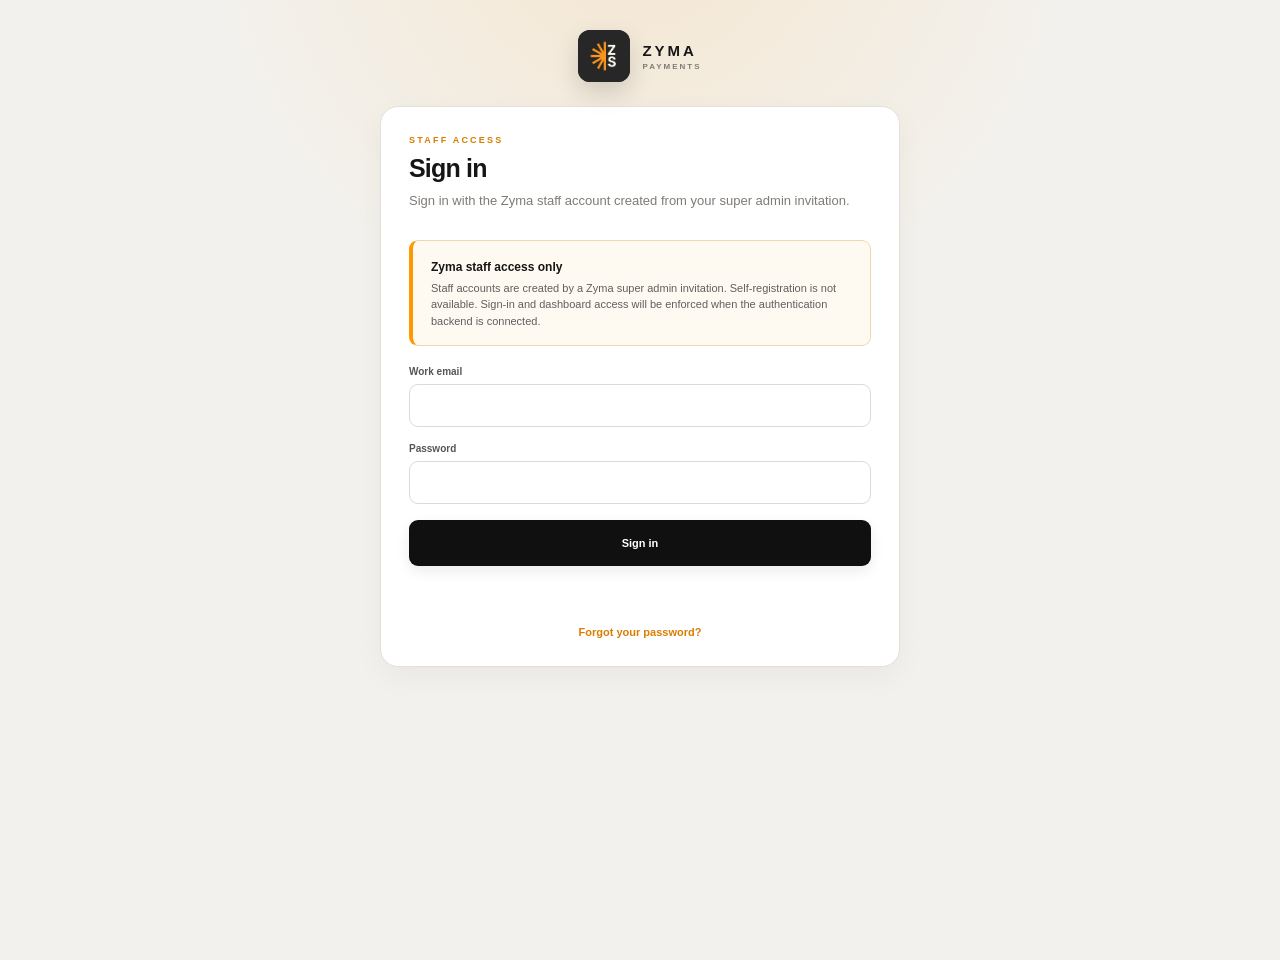
==== commit f4344eea: "Add password reset and first-login setup Implement account recovery and secure password setup for in" ====
--- a/index.html
+++ b/index.html
@@ -47,12 +47,33 @@
 
                 <button class="primary-button auth-submit" type="submit">Sign in</button>
                 <p class="auth-form-message" id="loginMessage" aria-live="polite"></p>
+                <p class="auth-page-link">
+                    <a href="#forgot-password" id="forgotPasswordLink">Forgot your password?</a>
+                </p>
             </form>
+
+            <section class="forgot-password-panel" id="forgotPasswordPanel" hidden>
+                <div class="auth-subheading">
+                    <span class="eyebrow">ACCOUNT RECOVERY</span>
+                    <h2>Reset your password</h2>
+                    <p>Enter your Zyma Pay work email and we will send a secure password reset link if an active account exists.</p>
+                </div>
+
+                <form id="forgotPasswordForm">
+                    <div class="field">
+                        <label for="forgotEmail">Work email</label>
+                        <input type="email" id="forgotEmail" autocomplete="email" required>
+                    </div>
+                    <button class="primary-button auth-submit" type="submit">Send reset link</button>
+                    <p class="auth-form-message" id="forgotMessage" aria-live="polite"></p>
+                    <button class="text-button auth-switch" id="backToLogin" type="button">Back to sign in</button>
+                </form>
+            </section>
         </section>
     </main>
 
-    <script src="js/config.js?v=20261008-2"></script>
-    <script src="js/api.js?v=20261008-2"></script>
-    <script src="js/auth.js?v=20261008-2"></script>
+    <script src="js/config.js?v=20261008-5"></script>
+    <script src="js/api.js?v=20261008-5"></script>
+    <script src="js/auth.js?v=20261008-5"></script>
 </body>
 </html>
--- a/css/style.css
+++ b/css/style.css
@@ -2130,6 +2130,54 @@
     overflow: hidden;
     text-overflow: ellipsis;
     white-space: nowrap;
+}
+
+.file-selected-row {
+    max-width: 100%;
+
+    margin-top: 8px;
+
+    display: flex;
+    align-items: center;
+    justify-content: center;
+
+    gap: 7px;
+}
+
+.file-name-value {
+    max-width: 130px;
+
+    color: var(--green);
+
+    font-size: 8px;
+
+    overflow: hidden;
+    text-overflow: ellipsis;
+    white-space: nowrap;
+}
+
+.remove-file {
+    flex: 0 0 auto;
+
+    padding: 3px 6px;
+
+    border: 1px solid #ded8cf;
+    border-radius: 5px;
+
+    background: #fff;
+
+    color: #777;
+
+    font: inherit;
+    font-size: 7px;
+    font-weight: 700;
+
+    cursor: pointer;
+}
+
+.remove-file:hover {
+    border-color: var(--orange);
+    color: var(--orange-dark);
 }
 
 
@@ -4043,7 +4091,7 @@
 
 .staff-head,
 .staff-row {
-    grid-template-columns: minmax(170px, 1.5fr) 130px 100px 130px 100px;
+    grid-template-columns: minmax(170px, 1.5fr) 125px 120px 105px 120px 90px;
 }
 
 .activity-head,
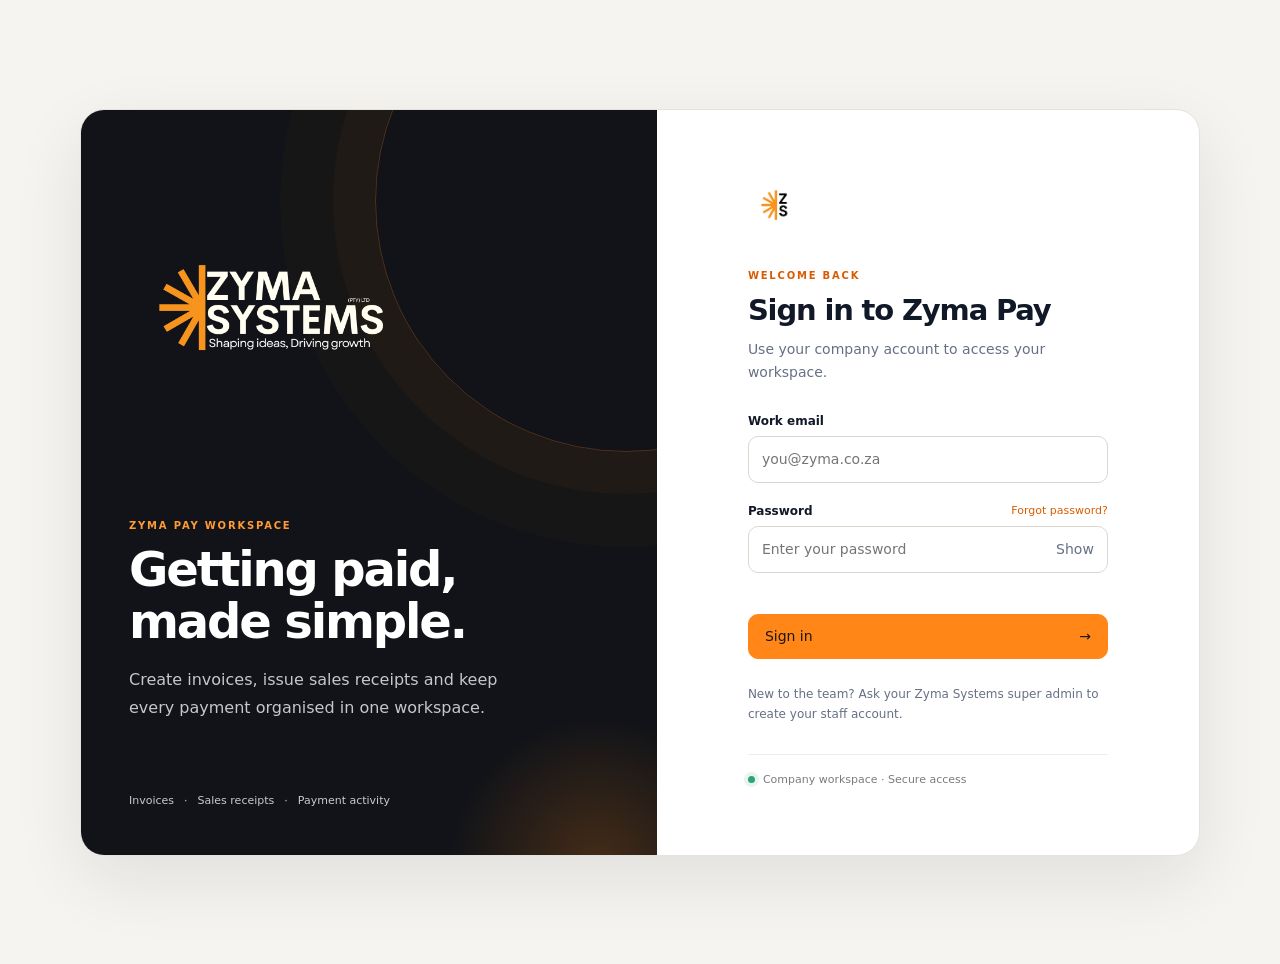
==== commit 5fc8d3e1: "updated zyma pay UI" ====
--- a/index.html
+++ b/index.html
@@ -3,77 +3,72 @@
 <head>
     <meta charset="UTF-8">
     <meta name="viewport" content="width=device-width, initial-scale=1.0">
-    <title>Staff Sign In — Zyma Pay</title>
-    <link rel="stylesheet" href="css/style.css">
+    <meta name="theme-color" content="#f5f4f1">
+    <title>Sign in · Zyma Pay</title>
+    <link rel="icon" type="image/png" href="images/zyma-symbol.png">
+    <link rel="stylesheet" href="css/login.css">
 </head>
-<body class="auth-page">
-    <main class="auth-page-shell">
-        <div class="auth-brand" aria-label="Zyma Pay">
-            <span class="brand-mark"><img src="images/5.png" alt="Zyma Systems logo"></span>
-            <span class="brand-copy">
-                <strong>ZYMA</strong>
-                <small>PAYMENTS</small>
-            </span>
-        </div>
+<body class="login-page">
+    <main class="auth-shell">
+        <section class="auth-story" aria-label="Zyma Systems">
+            <img class="auth-full-logo" src="images/zyma-systems-logo-full.png" alt="Zyma Systems — Shaping ideas, Driving growth">
+            <div class="story-copy">
+                <span class="eyebrow">ZYMA PAY WORKSPACE</span>
+                <h1>Getting paid, made simple.</h1>
+                <p>Create invoices, issue sales receipts and keep every payment organised in one workspace.</p>
+            </div>
+            <div class="story-foot"><span>Invoices</span><span>·</span><span>Sales receipts</span><span>·</span><span>Payment activity</span></div>
+        </section>
 
-        <section class="form-panel auth-panel">
-            <div class="page-heading compact">
-                <div>
-                    <span class="eyebrow">STAFF ACCESS</span>
-                    <h1>Sign in</h1>
-                    <p>Sign in with the Zyma staff account created from your super admin invitation.</p>
-                </div>
-            </div>
+        <section class="auth-panel">
+            <div class="auth-panel-inner">
+                <img class="auth-symbol" src="images/zyma-symbol.png" alt="Zyma Systems symbol">
 
-            <div class="auth-prototype-notice" role="status">
-                <strong>Zyma staff access only</strong>
-                <p>
-                    Staff accounts are created by a Zyma super admin invitation. Self-registration
-                    is not available. Sign-in and dashboard access will be enforced when the
-                    authentication backend is connected.
-                </p>
-            </div>
+                <form id="loginForm" novalidate>
+                    <span class="eyebrow">WELCOME BACK</span>
+                    <h2>Sign in to Zyma Pay</h2>
+                    <p class="muted">Use your company account to access your workspace.</p>
 
-            <form id="loginForm">
-                <div class="field">
                     <label for="loginEmail">Work email</label>
-                    <input type="email" id="loginEmail" autocomplete="username" required>
-                </div>
+                    <input type="email" id="loginEmail" name="email" autocomplete="username" placeholder="you@zyma.co.za" required>
 
-                <div class="field">
-                    <label for="loginPassword">Password</label>
-                    <input type="password" id="loginPassword" autocomplete="current-password" required>
-                </div>
+                    <div class="field-block">
+                        <div class="label-row">
+                            <label for="loginPassword">Password</label>
+                            <a href="#forgot-password" id="forgotPasswordLink">Forgot password?</a>
+                        </div>
+                        <div class="password-wrap">
+                            <input type="password" id="loginPassword" name="password" autocomplete="current-password" placeholder="Enter your password" required>
+                            <button class="show-password" type="button" id="togglePassword" aria-label="Show password">Show</button>
+                        </div>
+                    </div>
 
-                <button class="primary-button auth-submit" type="submit">Sign in</button>
-                <p class="auth-form-message" id="loginMessage" aria-live="polite"></p>
-                <p class="auth-page-link">
-                    <a href="#forgot-password" id="forgotPasswordLink">Forgot your password?</a>
-                </p>
-            </form>
+                    <div class="auth-message" id="loginMessage" role="status" aria-live="polite"></div>
+                    <button class="primary-btn" type="submit" id="loginSubmit"><span>Sign in</span><span aria-hidden="true">→</span></button>
+                    <p class="auth-help">New to the team? Ask your Zyma Systems super admin to create your staff account.</p>
+                </form>
 
-            <section class="forgot-password-panel" id="forgotPasswordPanel" hidden>
-                <div class="auth-subheading">
+                <section id="forgotPasswordPanel" hidden>
                     <span class="eyebrow">ACCOUNT RECOVERY</span>
                     <h2>Reset your password</h2>
-                    <p>Enter your Zyma Pay work email and we will send a secure password reset link if an active account exists.</p>
-                </div>
+                    <p class="muted">Enter your work email and we will send a secure reset link if an active account exists.</p>
 
-                <form id="forgotPasswordForm">
-                    <div class="field">
+                    <form id="forgotPasswordForm" novalidate>
                         <label for="forgotEmail">Work email</label>
-                        <input type="email" id="forgotEmail" autocomplete="email" required>
-                    </div>
-                    <button class="primary-button auth-submit" type="submit">Send reset link</button>
-                    <p class="auth-form-message" id="forgotMessage" aria-live="polite"></p>
-                    <button class="text-button auth-switch" id="backToLogin" type="button">Back to sign in</button>
-                </form>
-            </section>
+                        <input type="email" id="forgotEmail" autocomplete="email" placeholder="you@zyma.co.za" required>
+                        <div class="auth-message" id="forgotMessage" role="status" aria-live="polite"></div>
+                        <button class="primary-btn" type="submit"><span>Send reset link</span><span aria-hidden="true">→</span></button>
+                        <button class="text-btn" id="backToLogin" type="button">← Back to sign in</button>
+                    </form>
+                </section>
+
+                <div class="auth-secure"><span class="secure-dot"></span> Company workspace · Secure access</div>
+            </div>
         </section>
     </main>
 
     <script src="js/config.js?v=20261008-5"></script>
     <script src="js/api.js?v=20261008-5"></script>
-    <script src="js/auth.js?v=20261008-5"></script>
+    <script src="js/auth.js?v=20261008-6"></script>
 </body>
 </html>
--- a/css/login.css
+++ b/css/login.css
@@ -0,0 +1,69 @@
+/* Zyma Pay staff sign-in — shares its design with the Zyma CRM sign-in.
+   Scoped to body.login-page so reset-password.html and the app are unaffected. */
+.login-page{--ink:#111827;--muted:#667085;--line:#e5e1dc;--paper:#fff;--canvas:#f5f4f1;--orange:#ff8617;--orange-dark:#d95d00;--green:#147d55;--shadow:0 24px 70px rgba(25,22,18,.09);
+  margin:0;min-height:100vh;display:grid;place-items:center;padding:32px;background:var(--canvas);color:var(--ink);font-size:14px;
+  font-family:Inter,ui-sans-serif,system-ui,-apple-system,BlinkMacSystemFont,"Segoe UI",sans-serif}
+.login-page *{box-sizing:border-box}
+.login-page a{color:var(--orange-dark);text-decoration:none}
+.login-page a:hover{text-decoration:underline}
+.login-page [hidden]{display:none!important}
+.login-page button,.login-page input{font:inherit}
+
+.auth-shell{width:min(1120px,100%);min-height:680px;display:grid;grid-template-columns:1.03fr .97fr;background:var(--paper);border:1px solid var(--line);border-radius:24px;overflow:hidden;box-shadow:var(--shadow);animation:shell-in .65s cubic-bezier(.2,.75,.25,1) both}
+
+.auth-story{position:relative;display:flex;flex-direction:column;justify-content:space-between;padding:48px;background:#111318;color:#fff;isolation:isolate;overflow:hidden}
+.auth-story:before,.auth-story:after{content:"";position:absolute;z-index:-1;border-radius:50%;pointer-events:none}
+.auth-story:before{width:500px;height:500px;right:-220px;top:-160px;border:1px solid rgba(255,134,23,.25);box-shadow:0 0 0 42px rgba(255,134,23,.035),0 0 0 95px rgba(255,134,23,.025)}
+.auth-story:after{width:300px;height:300px;right:-90px;bottom:-160px;background:radial-gradient(circle,rgba(255,134,23,.22),transparent 70%)}
+.auth-full-logo{width:min(290px,90%);height:auto;object-fit:contain;object-position:left center}
+.story-copy{max-width:420px;margin:72px 0}
+.eyebrow{display:block;font-size:10px;font-weight:800;letter-spacing:.18em;color:var(--orange-dark);text-transform:uppercase;margin-bottom:13px}
+.auth-story .eyebrow{color:#ff9b36}
+.story-copy h1{font-size:clamp(32px,4vw,48px);line-height:1.08;letter-spacing:-.045em;margin:0 0 18px;font-weight:650}
+.story-copy p{max-width:370px;color:#c6c7cb;font-size:16px;line-height:1.75;margin:0}
+.story-foot{display:flex;flex-wrap:wrap;gap:10px;color:#c9c9ce;font-size:11px}
+
+.auth-panel{display:grid;place-items:center;padding:50px 54px}
+.auth-panel-inner{width:min(360px,100%);animation:content-in .7s .1s both}
+.auth-symbol{width:54px;height:54px;object-fit:contain;margin-bottom:35px}
+.auth-panel h2{font-size:29px;letter-spacing:-.04em;line-height:1.15;margin:0 0 10px}
+.muted{color:var(--muted);line-height:1.65;margin:0 0 30px}
+
+.login-page form label{display:block;font-size:12px;font-weight:650;margin:0 0 8px}
+.login-page form input{width:100%;height:47px;border:1px solid #dcd6cf;border-radius:10px;background:#fff;padding:0 13px;color:var(--ink);outline:none;transition:border-color .2s,box-shadow .2s}
+.login-page form input:focus{border-color:var(--orange);box-shadow:0 0 0 3px rgba(255,134,23,.13)}
+.login-page form>input,.login-page form>.field-block{margin-bottom:21px}
+.label-row{display:flex;align-items:center;justify-content:space-between}
+.label-row a{font-size:11px;margin-bottom:8px}
+.password-wrap{position:relative}
+.password-wrap input{padding-right:60px}
+.show-password{position:absolute;right:8px;top:7px;height:33px;border:0;background:transparent;color:#667085;font-size:11px;font-weight:700;cursor:pointer}
+
+.primary-btn{display:inline-flex;align-items:center;justify-content:space-between;gap:12px;width:100%;min-height:45px;margin-top:20px;padding:0 16px;border:1px solid var(--orange);border-radius:10px;background:var(--orange);color:#171717;font-weight:700;cursor:pointer;transition:transform .18s,box-shadow .18s,background .18s}
+.primary-btn:hover{background:#ff982f;box-shadow:0 8px 20px rgba(255,134,23,.2);transform:translateY(-1px)}
+.primary-btn:disabled{opacity:.6;cursor:wait;transform:none}
+.text-btn{margin-top:18px;padding:0;border:0;background:none;color:var(--orange-dark);font-size:12px;font-weight:700;cursor:pointer}
+.text-btn:hover{text-decoration:underline}
+
+.auth-message{font-size:12px;line-height:1.5;margin-top:10px;color:var(--muted)}
+.auth-message.error{color:var(--orange-dark)}
+.auth-message:empty{display:none}
+.auth-help{margin:25px 0 0;color:var(--muted);font-size:12px;line-height:1.7}
+.auth-secure{display:flex;align-items:center;gap:8px;margin-top:30px;padding-top:18px;border-top:1px solid #efede9;color:#7b7b80;font-size:11px}
+.secure-dot{width:7px;height:7px;border-radius:50%;background:#2ca477;box-shadow:0 0 0 4px #e7f5ee}
+
+@keyframes shell-in{from{opacity:0;transform:translateY(12px) scale(.99)}to{opacity:1;transform:translateY(0) scale(1)}}
+@keyframes content-in{from{opacity:0;transform:translateY(8px)}to{opacity:1;transform:translateY(0)}}
+@media(max-width:780px){
+  .login-page{padding:14px}
+  .auth-shell{grid-template-columns:1fr;min-height:0}
+  .auth-story{padding:25px;min-height:240px}
+  .auth-full-logo{width:190px}
+  .story-copy{margin:35px 0 20px}
+  .story-copy h1{font-size:32px}
+  .story-copy p{font-size:13px}
+  .story-foot{font-size:10px}
+  .auth-panel{padding:36px 25px}
+  .auth-symbol{margin-bottom:22px}
+}
+@media(prefers-reduced-motion:reduce){*,*:before,*:after{animation-duration:.01ms!important;animation-iteration-count:1!important;transition-duration:.01ms!important}}
